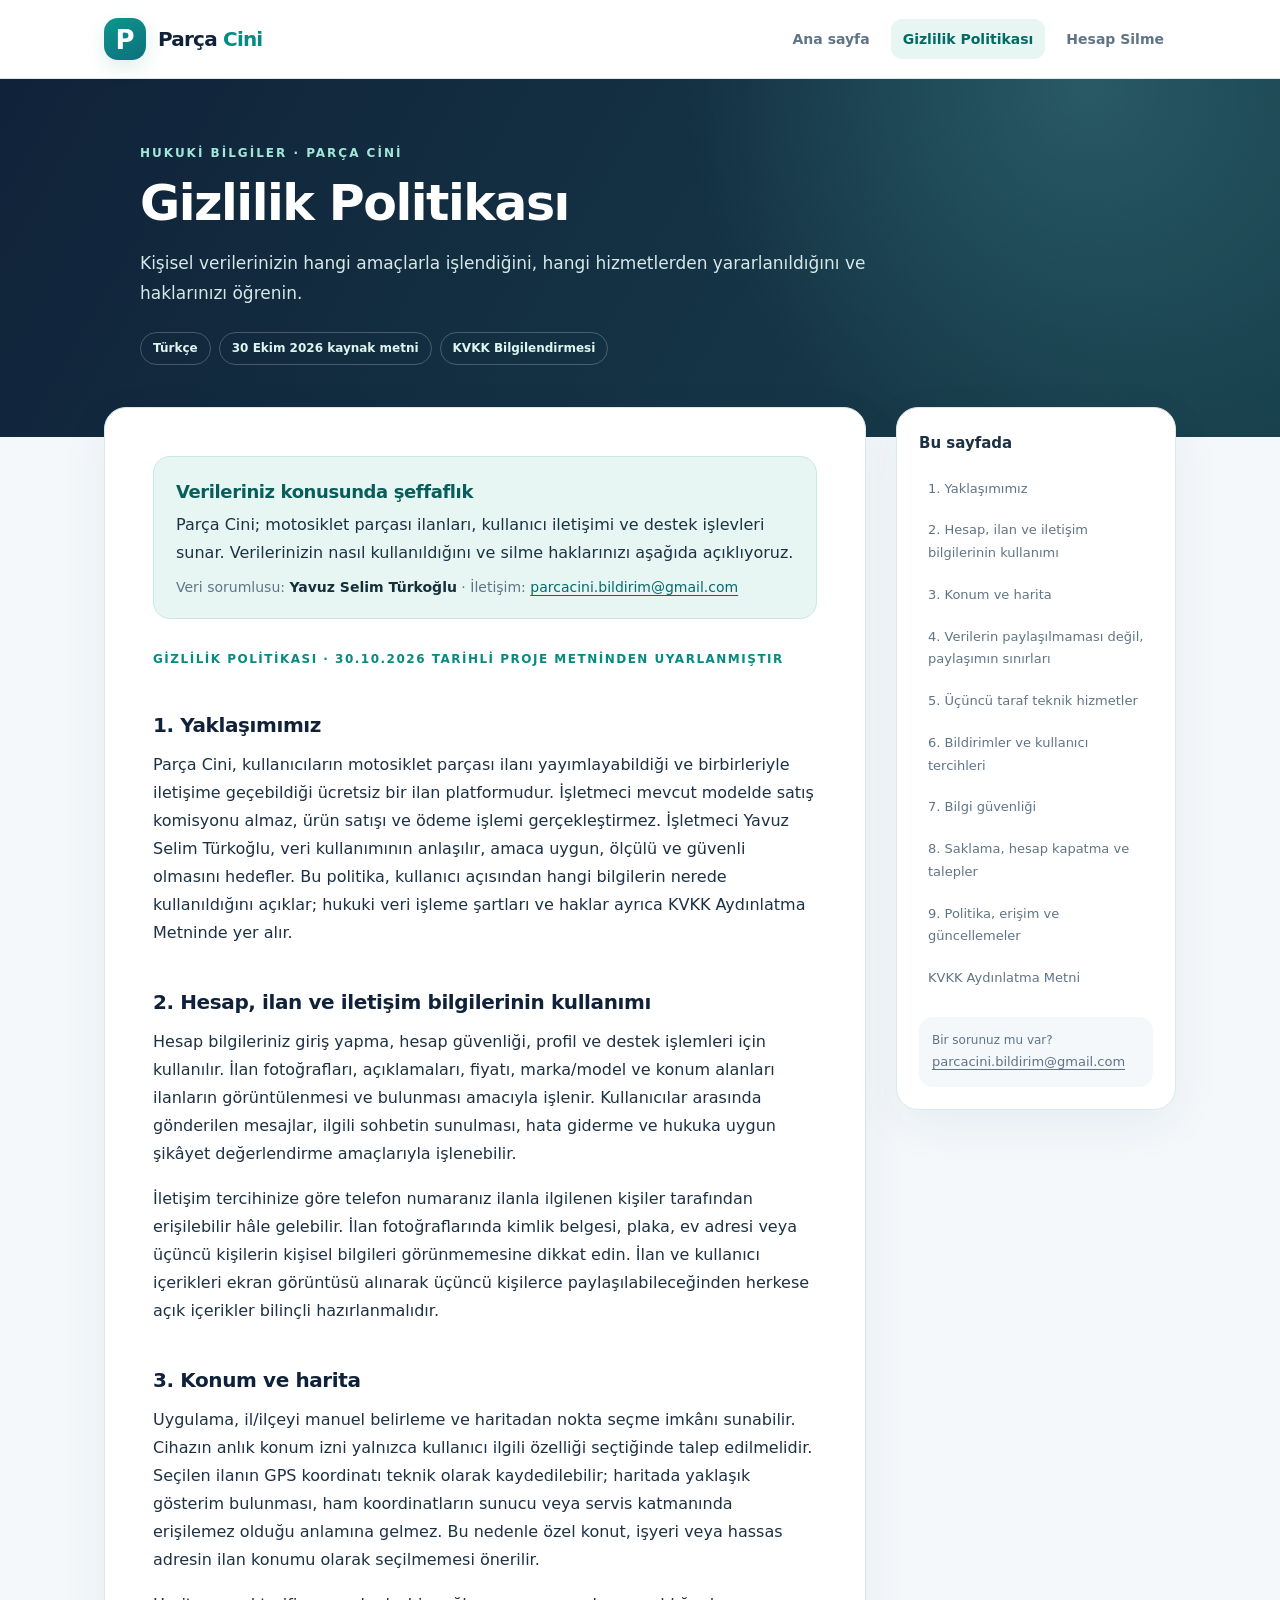
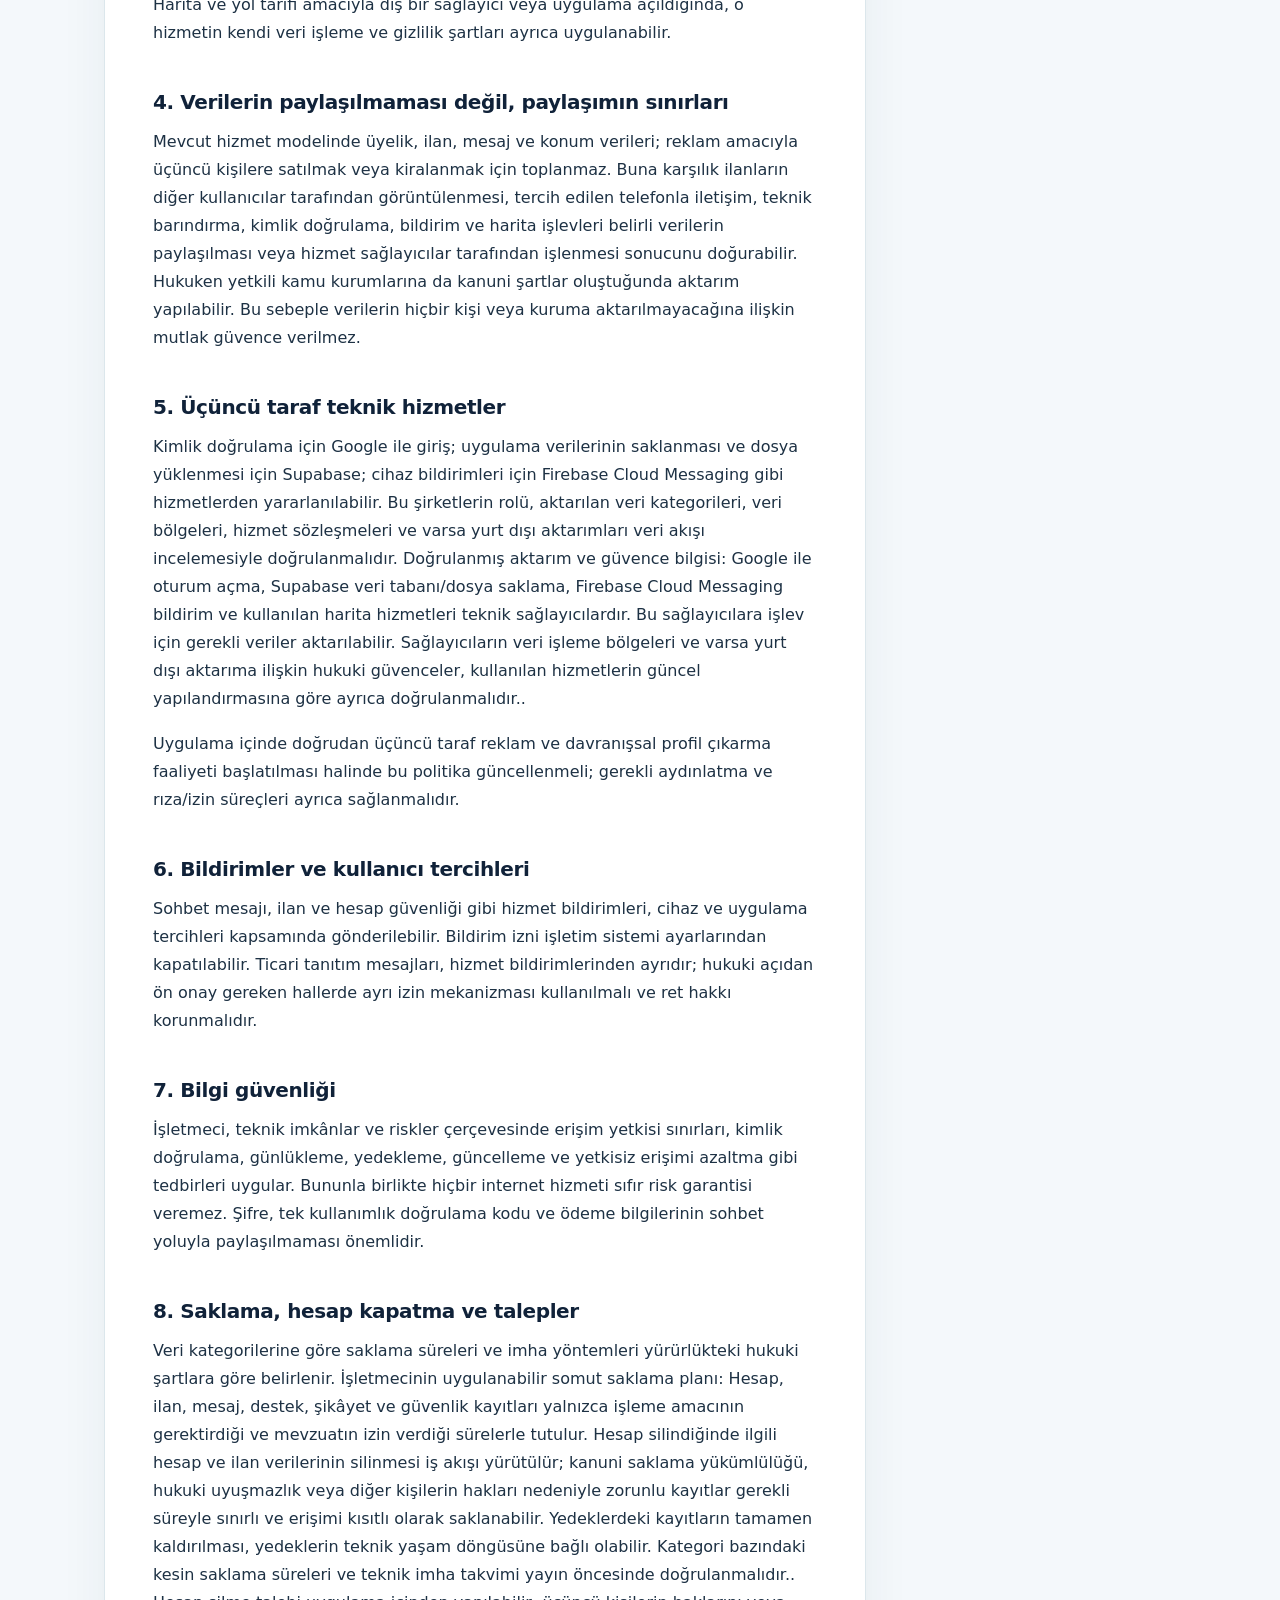
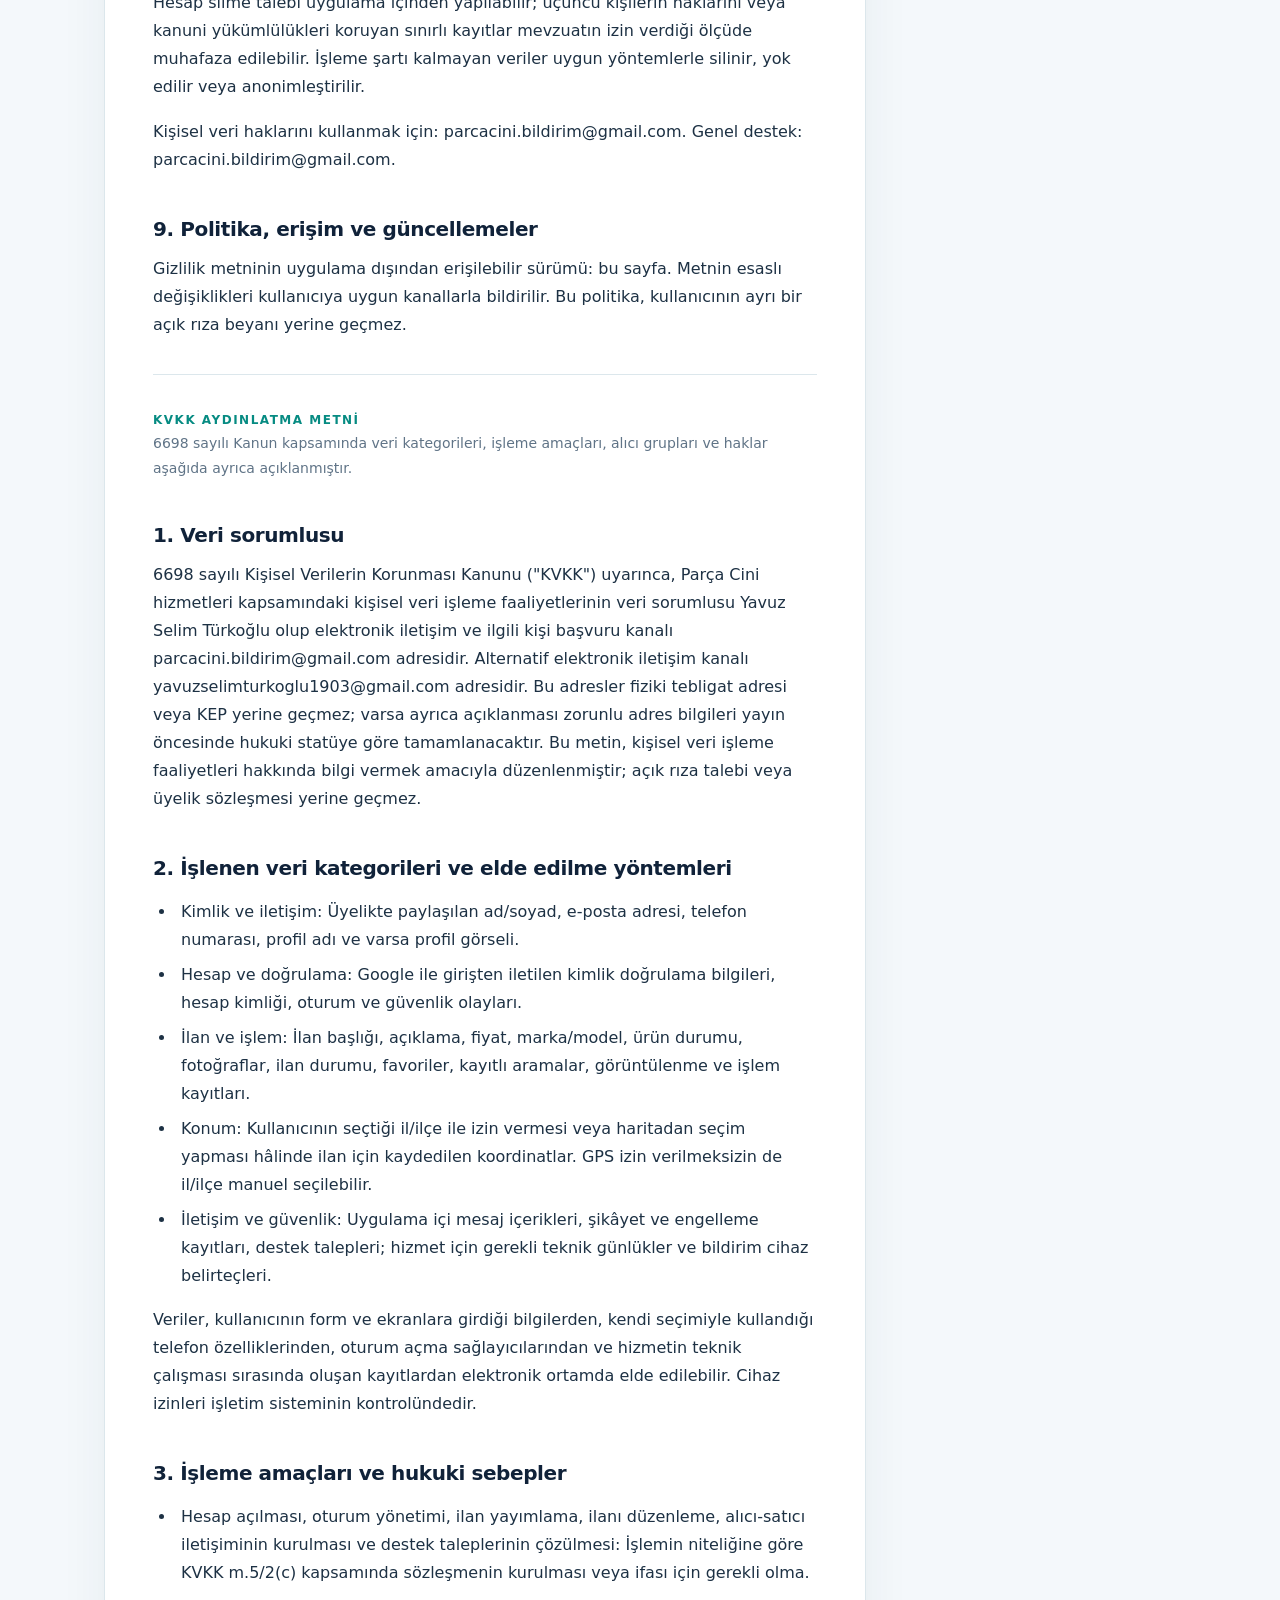
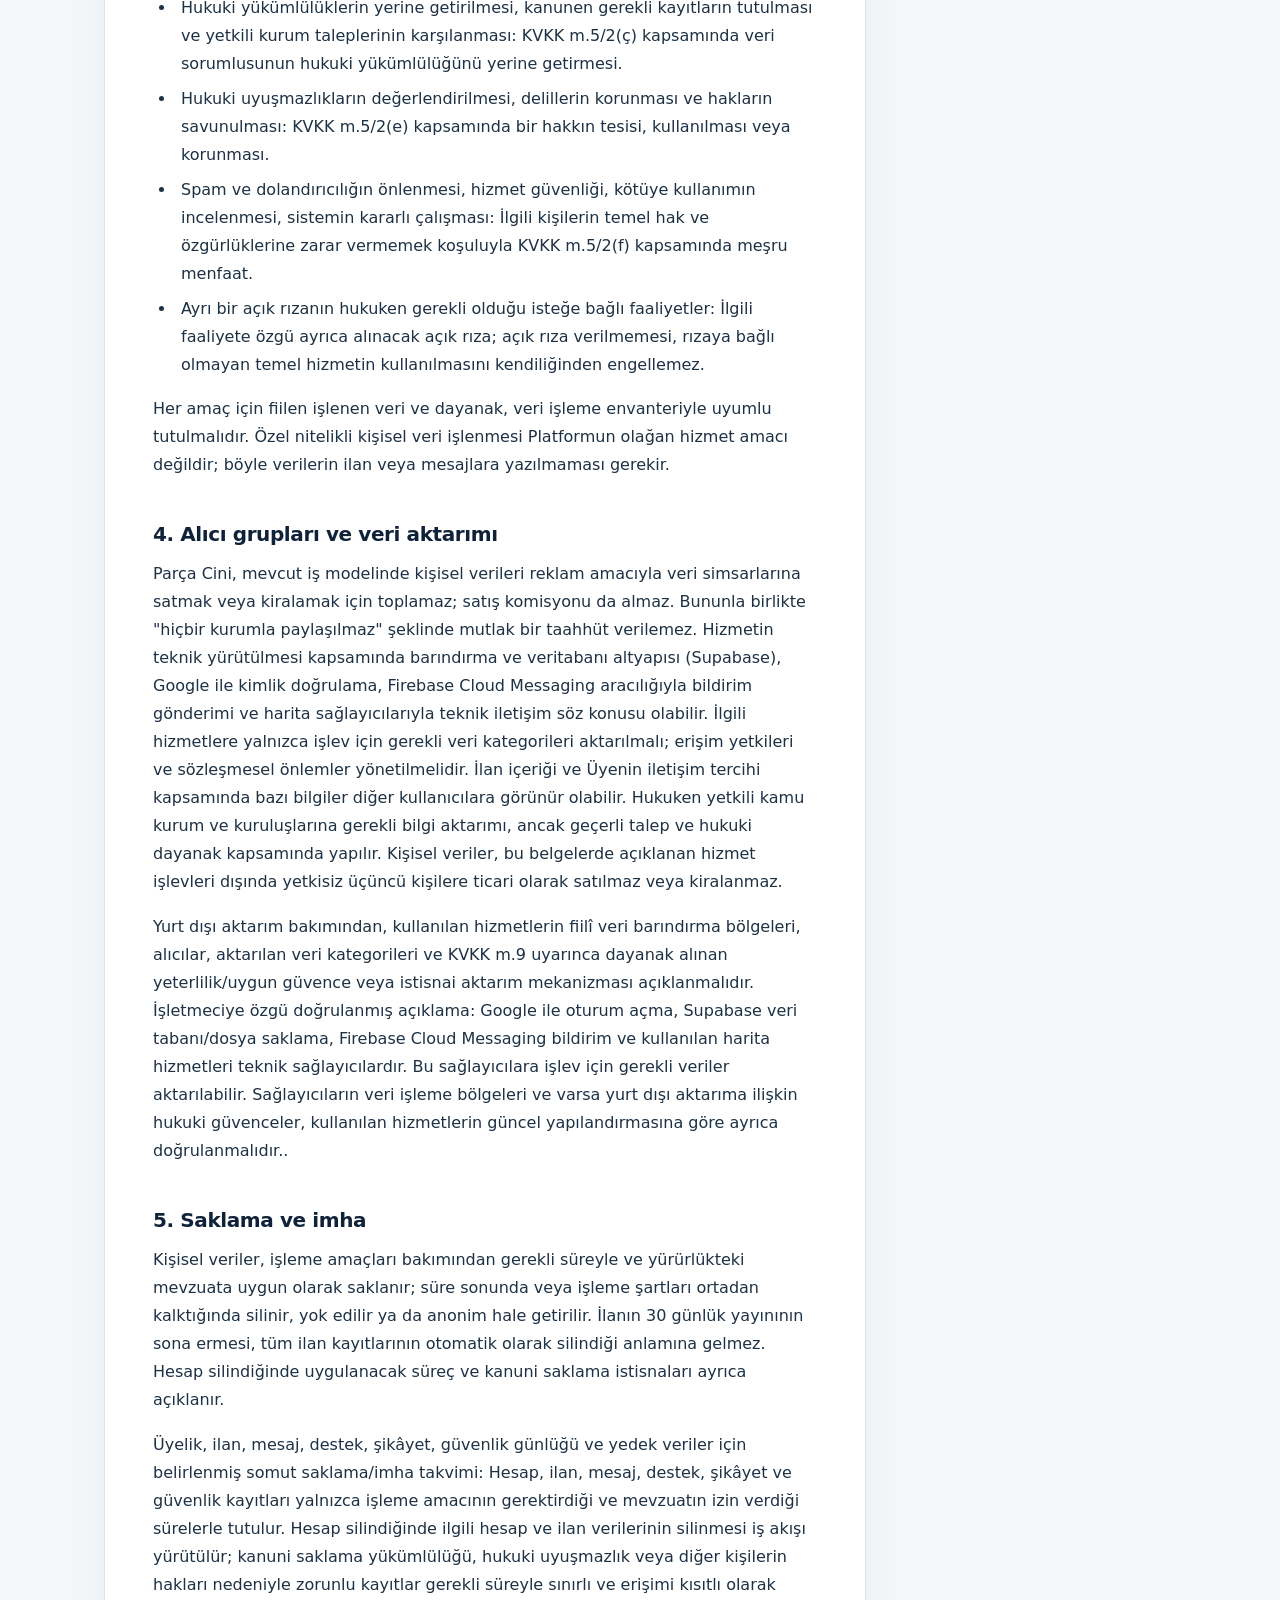
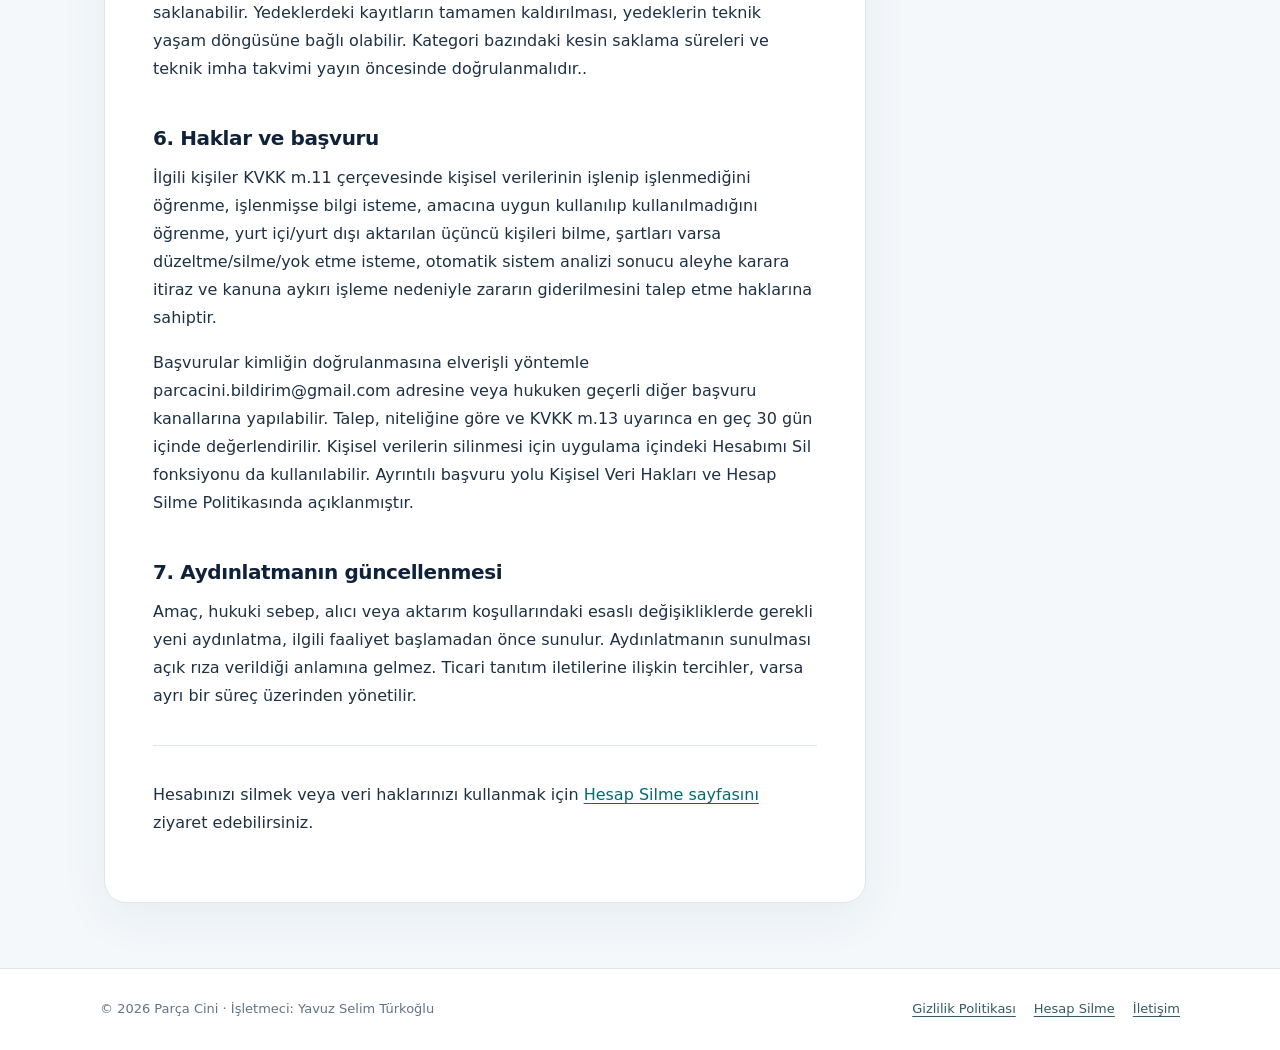
==== gizlilik-politikasi.html @ ebee7e7e "Add files via upload" ====
<!DOCTYPE html>
<html lang="tr"><head><meta charset="UTF-8"/><meta name="viewport" content="width=device-width, initial-scale=1"/><meta name="theme-color" content="#102239"/><meta name="description" content="Parça Cini Gizlilik Politikası ve KVKK Aydınlatma Metni."/><title>Gizlilik Politikası | Parça Cini</title><link rel="stylesheet" href="style.css"/></head>
<body><header class="header"><div class="header-inner"><a class="brand" href="index.html" aria-label="Parça Cini ana sayfa"><span class="brand-badge" aria-hidden="true">P</span><span class="brand-text">Parça <span>Cini</span></span></a><nav class="nav" aria-label="Ana menü"><a href="index.html" >Ana sayfa</a><a href="gizlilik-politikasi.html" aria-current="page">Gizlilik Politikası</a><a href="hesap-silme.html" >Hesap Silme</a></nav></div></header><section class="hero"><div class="hero-inner"><div class="eyebrow">Hukuki bilgiler · Parça Cini</div><h1>Gizlilik Politikası</h1><p>Kişisel verilerinizin hangi amaçlarla işlendiğini, hangi hizmetlerden yararlanıldığını ve haklarınızı öğrenin.</p><div class="meta"><span class="pill">Türkçe</span><span class="pill">30 Ekim 2026 kaynak metni</span><span class="pill">KVKK Bilgilendirmesi</span></div></div></section><main class="layout "><article class="paper content"><div class="callout"><h2>Verileriniz konusunda şeffaflık</h2><p>Parça Cini; motosiklet parçası ilanları, kullanıcı iletişimi ve destek işlevleri sunar. Verilerinizin nasıl kullanıldığını ve silme haklarınızı aşağıda açıklıyoruz.</p><p class="small">Veri sorumlusu: <strong>Yavuz Selim Türkoğlu</strong> · İletişim: <a href="mailto:parcacini.bildirim@gmail.com">parcacini.bildirim@gmail.com</a></p></div><div class="section-label">Gizlilik Politikası · 30.10.2026 tarihli proje metninden uyarlanmıştır</div><h2 id="gizlilik-1">1. Yaklaşımımız</h2>
<p>Parça Cini, kullanıcıların motosiklet parçası ilanı yayımlayabildiği ve birbirleriyle iletişime geçebildiği ücretsiz bir ilan platformudur. İşletmeci mevcut modelde satış komisyonu almaz, ürün satışı ve ödeme işlemi gerçekleştirmez. İşletmeci Yavuz Selim Türkoğlu, veri kullanımının anlaşılır, amaca uygun, ölçülü ve güvenli olmasını hedefler. Bu politika, kullanıcı açısından hangi bilgilerin nerede kullanıldığını açıklar; hukuki veri işleme şartları ve haklar ayrıca KVKK Aydınlatma Metninde yer alır.</p>
<h2 id="gizlilik-2">2. Hesap, ilan ve iletişim bilgilerinin kullanımı</h2>
<p>Hesap bilgileriniz giriş yapma, hesap güvenliği, profil ve destek işlemleri için kullanılır. İlan fotoğrafları, açıklamaları, fiyatı, marka/model ve konum alanları ilanların görüntülenmesi ve bulunması amacıyla işlenir. Kullanıcılar arasında gönderilen mesajlar, ilgili sohbetin sunulması, hata giderme ve hukuka uygun şikâyet değerlendirme amaçlarıyla işlenebilir.</p>
<p>İletişim tercihinize göre telefon numaranız ilanla ilgilenen kişiler tarafından erişilebilir hâle gelebilir. İlan fotoğraflarında kimlik belgesi, plaka, ev adresi veya üçüncü kişilerin kişisel bilgileri görünmemesine dikkat edin. İlan ve kullanıcı içerikleri ekran görüntüsü alınarak üçüncü kişilerce paylaşılabileceğinden herkese açık içerikler bilinçli hazırlanmalıdır.</p>
<h2 id="gizlilik-3">3. Konum ve harita</h2>
<p>Uygulama, il/ilçeyi manuel belirleme ve haritadan nokta seçme imkânı sunabilir. Cihazın anlık konum izni yalnızca kullanıcı ilgili özelliği seçtiğinde talep edilmelidir. Seçilen ilanın GPS koordinatı teknik olarak kaydedilebilir; haritada yaklaşık gösterim bulunması, ham koordinatların sunucu veya servis katmanında erişilemez olduğu anlamına gelmez. Bu nedenle özel konut, işyeri veya hassas adresin ilan konumu olarak seçilmemesi önerilir.</p>
<p>Harita ve yol tarifi amacıyla dış bir sağlayıcı veya uygulama açıldığında, o hizmetin kendi veri işleme ve gizlilik şartları ayrıca uygulanabilir.</p>
<h2 id="gizlilik-4">4. Verilerin paylaşılmaması değil, paylaşımın sınırları</h2>
<p>Mevcut hizmet modelinde üyelik, ilan, mesaj ve konum verileri; reklam amacıyla üçüncü kişilere satılmak veya kiralanmak için toplanmaz. Buna karşılık ilanların diğer kullanıcılar tarafından görüntülenmesi, tercih edilen telefonla iletişim, teknik barındırma, kimlik doğrulama, bildirim ve harita işlevleri belirli verilerin paylaşılması veya hizmet sağlayıcılar tarafından işlenmesi sonucunu doğurabilir. Hukuken yetkili kamu kurumlarına da kanuni şartlar oluştuğunda aktarım yapılabilir. Bu sebeple verilerin hiçbir kişi veya kuruma aktarılmayacağına ilişkin mutlak güvence verilmez.</p>
<h2 id="gizlilik-5">5. Üçüncü taraf teknik hizmetler</h2>
<p>Kimlik doğrulama için Google ile giriş; uygulama verilerinin saklanması ve dosya yüklenmesi için Supabase; cihaz bildirimleri için Firebase Cloud Messaging gibi hizmetlerden yararlanılabilir. Bu şirketlerin rolü, aktarılan veri kategorileri, veri bölgeleri, hizmet sözleşmeleri ve varsa yurt dışı aktarımları veri akışı incelemesiyle doğrulanmalıdır. Doğrulanmış aktarım ve güvence bilgisi: Google ile oturum açma, Supabase veri tabanı/dosya saklama, Firebase Cloud Messaging bildirim ve kullanılan harita hizmetleri teknik sağlayıcılardır. Bu sağlayıcılara işlev için gerekli veriler aktarılabilir. Sağlayıcıların veri işleme bölgeleri ve varsa yurt dışı aktarıma ilişkin hukuki güvenceler, kullanılan hizmetlerin güncel yapılandırmasına göre ayrıca doğrulanmalıdır..</p>
<p>Uygulama içinde doğrudan üçüncü taraf reklam ve davranışsal profil çıkarma faaliyeti başlatılması halinde bu politika güncellenmeli; gerekli aydınlatma ve rıza/izin süreçleri ayrıca sağlanmalıdır.</p>
<h2 id="gizlilik-6">6. Bildirimler ve kullanıcı tercihleri</h2>
<p>Sohbet mesajı, ilan ve hesap güvenliği gibi hizmet bildirimleri, cihaz ve uygulama tercihleri kapsamında gönderilebilir. Bildirim izni işletim sistemi ayarlarından kapatılabilir. Ticari tanıtım mesajları, hizmet bildirimlerinden ayrıdır; hukuki açıdan ön onay gereken hallerde ayrı izin mekanizması kullanılmalı ve ret hakkı korunmalıdır.</p>
<h2 id="gizlilik-7">7. Bilgi güvenliği</h2>
<p>İşletmeci, teknik imkânlar ve riskler çerçevesinde erişim yetkisi sınırları, kimlik doğrulama, günlükleme, yedekleme, güncelleme ve yetkisiz erişimi azaltma gibi tedbirleri uygular. Bununla birlikte hiçbir internet hizmeti sıfır risk garantisi veremez. Şifre, tek kullanımlık doğrulama kodu ve ödeme bilgilerinin sohbet yoluyla paylaşılmaması önemlidir.</p>
<h2 id="gizlilik-8">8. Saklama, hesap kapatma ve talepler</h2>
<p>Veri kategorilerine göre saklama süreleri ve imha yöntemleri yürürlükteki hukuki şartlara göre belirlenir. İşletmecinin uygulanabilir somut saklama planı: Hesap, ilan, mesaj, destek, şikâyet ve güvenlik kayıtları yalnızca işleme amacının gerektirdiği ve mevzuatın izin verdiği sürelerle tutulur. Hesap silindiğinde ilgili hesap ve ilan verilerinin silinmesi iş akışı yürütülür; kanuni saklama yükümlülüğü, hukuki uyuşmazlık veya diğer kişilerin hakları nedeniyle zorunlu kayıtlar gerekli süreyle sınırlı ve erişimi kısıtlı olarak saklanabilir. Yedeklerdeki kayıtların tamamen kaldırılması, yedeklerin teknik yaşam döngüsüne bağlı olabilir. Kategori bazındaki kesin saklama süreleri ve teknik imha takvimi yayın öncesinde doğrulanmalıdır.. Hesap silme talebi uygulama içinden yapılabilir; üçüncü kişilerin haklarını veya kanuni yükümlülükleri koruyan sınırlı kayıtlar mevzuatın izin verdiği ölçüde muhafaza edilebilir. İşleme şartı kalmayan veriler uygun yöntemlerle silinir, yok edilir veya anonimleştirilir.</p>
<p>Kişisel veri haklarını kullanmak için: parcacini.bildirim@gmail.com. Genel destek: parcacini.bildirim@gmail.com.</p>
<h2 id="gizlilik-9">9. Politika, erişim ve güncellemeler</h2>
<p>Gizlilik metninin uygulama dışından erişilebilir sürümü: bu sayfa. Metnin esaslı değişiklikleri kullanıcıya uygun kanallarla bildirilir. Bu politika, kullanıcının ayrı bir açık rıza beyanı yerine geçmez.</p>
<hr class="line"/><div class="section-label" id="kvkk-metin">KVKK Aydınlatma Metni</div><p class="small">6698 sayılı Kanun kapsamında veri kategorileri, işleme amaçları, alıcı grupları ve haklar aşağıda ayrıca açıklanmıştır.</p><h2 id="kvkk-1">1. Veri sorumlusu</h2>
<p>6698 sayılı Kişisel Verilerin Korunması Kanunu ("KVKK") uyarınca, Parça Cini hizmetleri kapsamındaki kişisel veri işleme faaliyetlerinin veri sorumlusu Yavuz Selim Türkoğlu olup elektronik iletişim ve ilgili kişi başvuru kanalı parcacini.bildirim@gmail.com adresidir. Alternatif elektronik iletişim kanalı yavuzselimturkoglu1903@gmail.com adresidir. Bu adresler fiziki tebligat adresi veya KEP yerine geçmez; varsa ayrıca açıklanması zorunlu adres bilgileri yayın öncesinde hukuki statüye göre tamamlanacaktır. Bu metin, kişisel veri işleme faaliyetleri hakkında bilgi vermek amacıyla düzenlenmiştir; açık rıza talebi veya üyelik sözleşmesi yerine geçmez.</p>
<h2 id="kvkk-2">2. İşlenen veri kategorileri ve elde edilme yöntemleri</h2>
<ul>
<li>Kimlik ve iletişim: Üyelikte paylaşılan ad/soyad, e-posta adresi, telefon numarası, profil adı ve varsa profil görseli.</li>
<li>Hesap ve doğrulama: Google ile girişten iletilen kimlik doğrulama bilgileri, hesap kimliği, oturum ve güvenlik olayları.</li>
<li>İlan ve işlem: İlan başlığı, açıklama, fiyat, marka/model, ürün durumu, fotoğraflar, ilan durumu, favoriler, kayıtlı aramalar, görüntülenme ve işlem kayıtları.</li>
<li>Konum: Kullanıcının seçtiği il/ilçe ile izin vermesi veya haritadan seçim yapması hâlinde ilan için kaydedilen koordinatlar. GPS izin verilmeksizin de il/ilçe manuel seçilebilir.</li>
<li>İletişim ve güvenlik: Uygulama içi mesaj içerikleri, şikâyet ve engelleme kayıtları, destek talepleri; hizmet için gerekli teknik günlükler ve bildirim cihaz belirteçleri.</li>
</ul>
<p>Veriler, kullanıcının form ve ekranlara girdiği bilgilerden, kendi seçimiyle kullandığı telefon özelliklerinden, oturum açma sağlayıcılarından ve hizmetin teknik çalışması sırasında oluşan kayıtlardan elektronik ortamda elde edilebilir. Cihaz izinleri işletim sisteminin kontrolündedir.</p>
<h2 id="kvkk-3">3. İşleme amaçları ve hukuki sebepler</h2>
<ul>
<li>Hesap açılması, oturum yönetimi, ilan yayımlama, ilanı düzenleme, alıcı-satıcı iletişiminin kurulması ve destek taleplerinin çözülmesi: İşlemin niteliğine göre KVKK m.5/2(c) kapsamında sözleşmenin kurulması veya ifası için gerekli olma.</li>
<li>Hukuki yükümlülüklerin yerine getirilmesi, kanunen gerekli kayıtların tutulması ve yetkili kurum taleplerinin karşılanması: KVKK m.5/2(ç) kapsamında veri sorumlusunun hukuki yükümlülüğünü yerine getirmesi.</li>
<li>Hukuki uyuşmazlıkların değerlendirilmesi, delillerin korunması ve hakların savunulması: KVKK m.5/2(e) kapsamında bir hakkın tesisi, kullanılması veya korunması.</li>
<li>Spam ve dolandırıcılığın önlenmesi, hizmet güvenliği, kötüye kullanımın incelenmesi, sistemin kararlı çalışması: İlgili kişilerin temel hak ve özgürlüklerine zarar vermemek koşuluyla KVKK m.5/2(f) kapsamında meşru menfaat.</li>
<li>Ayrı bir açık rızanın hukuken gerekli olduğu isteğe bağlı faaliyetler: İlgili faaliyete özgü ayrıca alınacak açık rıza; açık rıza verilmemesi, rızaya bağlı olmayan temel hizmetin kullanılmasını kendiliğinden engellemez.</li>
</ul>
<p>Her amaç için fiilen işlenen veri ve dayanak, veri işleme envanteriyle uyumlu tutulmalıdır. Özel nitelikli kişisel veri işlenmesi Platformun olağan hizmet amacı değildir; böyle verilerin ilan veya mesajlara yazılmaması gerekir.</p>
<h2 id="kvkk-4">4. Alıcı grupları ve veri aktarımı</h2>
<p>Parça Cini, mevcut iş modelinde kişisel verileri reklam amacıyla veri simsarlarına satmak veya kiralamak için toplamaz; satış komisyonu da almaz. Bununla birlikte "hiçbir kurumla paylaşılmaz" şeklinde mutlak bir taahhüt verilemez. Hizmetin teknik yürütülmesi kapsamında barındırma ve veritabanı altyapısı (Supabase), Google ile kimlik doğrulama, Firebase Cloud Messaging aracılığıyla bildirim gönderimi ve harita sağlayıcılarıyla teknik iletişim söz konusu olabilir. İlgili hizmetlere yalnızca işlev için gerekli veri kategorileri aktarılmalı; erişim yetkileri ve sözleşmesel önlemler yönetilmelidir. İlan içeriği ve Üyenin iletişim tercihi kapsamında bazı bilgiler diğer kullanıcılara görünür olabilir. Hukuken yetkili kamu kurum ve kuruluşlarına gerekli bilgi aktarımı, ancak geçerli talep ve hukuki dayanak kapsamında yapılır. Kişisel veriler, bu belgelerde açıklanan hizmet işlevleri dışında yetkisiz üçüncü kişilere ticari olarak satılmaz veya kiralanmaz.</p>
<p>Yurt dışı aktarım bakımından, kullanılan hizmetlerin fiilî veri barındırma bölgeleri, alıcılar, aktarılan veri kategorileri ve KVKK m.9 uyarınca dayanak alınan yeterlilik/uygun güvence veya istisnai aktarım mekanizması açıklanmalıdır. İşletmeciye özgü doğrulanmış açıklama: Google ile oturum açma, Supabase veri tabanı/dosya saklama, Firebase Cloud Messaging bildirim ve kullanılan harita hizmetleri teknik sağlayıcılardır. Bu sağlayıcılara işlev için gerekli veriler aktarılabilir. Sağlayıcıların veri işleme bölgeleri ve varsa yurt dışı aktarıma ilişkin hukuki güvenceler, kullanılan hizmetlerin güncel yapılandırmasına göre ayrıca doğrulanmalıdır..</p>
<h2 id="kvkk-5">5. Saklama ve imha</h2>
<p>Kişisel veriler, işleme amaçları bakımından gerekli süreyle ve yürürlükteki mevzuata uygun olarak saklanır; süre sonunda veya işleme şartları ortadan kalktığında silinir, yok edilir ya da anonim hale getirilir. İlanın 30 günlük yayınının sona ermesi, tüm ilan kayıtlarının otomatik olarak silindiği anlamına gelmez. Hesap silindiğinde uygulanacak süreç ve kanuni saklama istisnaları ayrıca açıklanır.</p>
<p>Üyelik, ilan, mesaj, destek, şikâyet, güvenlik günlüğü ve yedek veriler için belirlenmiş somut saklama/imha takvimi: Hesap, ilan, mesaj, destek, şikâyet ve güvenlik kayıtları yalnızca işleme amacının gerektirdiği ve mevzuatın izin verdiği sürelerle tutulur. Hesap silindiğinde ilgili hesap ve ilan verilerinin silinmesi iş akışı yürütülür; kanuni saklama yükümlülüğü, hukuki uyuşmazlık veya diğer kişilerin hakları nedeniyle zorunlu kayıtlar gerekli süreyle sınırlı ve erişimi kısıtlı olarak saklanabilir. Yedeklerdeki kayıtların tamamen kaldırılması, yedeklerin teknik yaşam döngüsüne bağlı olabilir. Kategori bazındaki kesin saklama süreleri ve teknik imha takvimi yayın öncesinde doğrulanmalıdır..</p>
<h2 id="kvkk-6">6. Haklar ve başvuru</h2>
<p>İlgili kişiler KVKK m.11 çerçevesinde kişisel verilerinin işlenip işlenmediğini öğrenme, işlenmişse bilgi isteme, amacına uygun kullanılıp kullanılmadığını öğrenme, yurt içi/yurt dışı aktarılan üçüncü kişileri bilme, şartları varsa düzeltme/silme/yok etme isteme, otomatik sistem analizi sonucu aleyhe karara itiraz ve kanuna aykırı işleme nedeniyle zararın giderilmesini talep etme haklarına sahiptir.</p>
<p>Başvurular kimliğin doğrulanmasına elverişli yöntemle parcacini.bildirim@gmail.com adresine veya hukuken geçerli diğer başvuru kanallarına yapılabilir. Talep, niteliğine göre ve KVKK m.13 uyarınca en geç 30 gün içinde değerlendirilir. Kişisel verilerin silinmesi için uygulama içindeki Hesabımı Sil fonksiyonu da kullanılabilir. Ayrıntılı başvuru yolu Kişisel Veri Hakları ve Hesap Silme Politikasında açıklanmıştır.</p>
<h2 id="kvkk-7">7. Aydınlatmanın güncellenmesi</h2>
<p>Amaç, hukuki sebep, alıcı veya aktarım koşullarındaki esaslı değişikliklerde gerekli yeni aydınlatma, ilgili faaliyet başlamadan önce sunulur. Aydınlatmanın sunulması açık rıza verildiği anlamına gelmez. Ticari tanıtım iletilerine ilişkin tercihler, varsa ayrı bir süreç üzerinden yönetilir.</p>
<hr class="line"/><p>Hesabınızı silmek veya veri haklarınızı kullanmak için <a href="hesap-silme.html">Hesap Silme sayfasını</a> ziyaret edebilirsiniz.</p></article><aside class="side" aria-label="Sayfa içeriği"><h2>Bu sayfada</h2><ul><li><a href="#gizlilik-1">1. Yaklaşımımız</a></li><li><a href="#gizlilik-2">2. Hesap, ilan ve iletişim bilgilerinin kullanımı</a></li><li><a href="#gizlilik-3">3. Konum ve harita</a></li><li><a href="#gizlilik-4">4. Verilerin paylaşılmaması değil, paylaşımın sınırları</a></li><li><a href="#gizlilik-5">5. Üçüncü taraf teknik hizmetler</a></li><li><a href="#gizlilik-6">6. Bildirimler ve kullanıcı tercihleri</a></li><li><a href="#gizlilik-7">7. Bilgi güvenliği</a></li><li><a href="#gizlilik-8">8. Saklama, hesap kapatma ve talepler</a></li><li><a href="#gizlilik-9">9. Politika, erişim ve güncellemeler</a></li><li><a href="#kvkk-metin">KVKK Aydınlatma Metni</a></li></ul><div class="help">Bir sorunuz mu var?<br/><a href="mailto:parcacini.bildirim@gmail.com">parcacini.bildirim@gmail.com</a></div></aside></main><footer class="footer"><div class="footer-inner"><p>© 2026 Parça Cini · İşletmeci: Yavuz Selim Türkoğlu</p><div class="footer-links"><a href="gizlilik-politikasi.html">Gizlilik Politikası</a><a href="hesap-silme.html">Hesap Silme</a><a href="mailto:parcacini.bildirim@gmail.com">İletişim</a></div></div></footer></body></html>
---- style.css ----
:root{color-scheme:light;--navy:#102239;--navy2:#18334a;--teal:#068b82;--teall:#e7f6f2;--paper:#fff;--bg:#f4f8fb;--ink:#1d3144;--muted:#607487;--line:#dce7ec;--shadow:0 14px 50px rgba(20,48,73,.06)}
*{box-sizing:border-box}html{scroll-behavior:smooth}body{margin:0;background:var(--bg);font-family:system-ui,-apple-system,BlinkMacSystemFont,"Segoe UI",Arial,sans-serif;color:var(--ink);line-height:1.75;-webkit-font-smoothing:antialiased}
a{color:#036b70;text-decoration-thickness:1px;text-underline-offset:3px}a:hover{color:#0b9287}a:focus-visible,button:focus-visible{outline:3px solid #ec9f32;outline-offset:3px}
.header{background:#fff;border-bottom:1px solid var(--line)}.header-inner{max-width:1120px;min-height:78px;margin:auto;padding:15px 24px;display:flex;align-items:center;justify-content:space-between;gap:20px}.brand{display:flex;align-items:center;gap:12px;text-decoration:none;color:var(--navy)}.brand:hover{color:var(--navy)}.brand-badge{display:grid;place-items:center;background:linear-gradient(150deg,#0c978b,#0e6f7e);height:42px;width:42px;border-radius:14px;color:white;font-size:26px;font-weight:900;box-shadow:0 7px 19px #0a8a7c23}.brand-text{font-size:20px;font-weight:850;letter-spacing:-.8px}.brand-text span{color:var(--teal)}.nav{display:flex;gap:9px;flex-wrap:wrap}.nav a{display:inline-block;padding:8px 12px;text-decoration:none;border-radius:11px;font-size:14px;font-weight:650;color:var(--muted)}.nav a[aria-current=page]{background:var(--teall);color:#026b65}.nav a:hover{background:#eef5f7;color:var(--navy)}
.hero{background:radial-gradient(circle at 85% 2%,#285a65 0,transparent 35%),linear-gradient(120deg,#102239,#18404d);color:white;padding:64px 24px 72px}.hero-inner{max-width:1000px;margin:auto}.eyebrow{font-size:12px;letter-spacing:2px;text-transform:uppercase;color:#a2e7d7;font-weight:800}.hero h1{font-size:clamp(32px,5vw,49px);line-height:1.16;max-width:850px;margin:12px 0 16px;letter-spacing:-1.5px}.hero p{color:#d5e9e8;max-width:760px;font-size:17px;margin:0}.meta{display:flex;gap:8px;flex-wrap:wrap;margin-top:24px}.pill{border:1px solid #ffffff3a;border-radius:999px;color:#ddf6f0;padding:5px 12px;font-size:12px;font-weight:650}
.layout{display:grid;grid-template-columns:minmax(0,1fr) 280px;gap:30px;max-width:1120px;margin:-30px auto 65px;padding:0 24px;align-items:start}.single{max-width:1000px;grid-template-columns:minmax(0,1fr)}.paper,.side,.tile{background:var(--paper);border:1px solid var(--line);box-shadow:var(--shadow);border-radius:22px}.paper{padding:clamp(22px,4vw,48px)}.content h2{font-size:20px;line-height:1.35;letter-spacing:-.4px;color:var(--navy);margin:38px 0 12px;padding-top:4px}.content h2:first-child{margin-top:0}.content p{margin:0 0 17px}.content ul,.content ol{padding-left:23px}.content li{padding-left:5px;margin-bottom:7px}.content strong{color:#152f3b}.side{padding:22px;position:sticky;top:20px}.side h2{font-size:15px;margin:0 0 14px}.side ul{list-style:none;margin:0 0 20px;padding:0}.side li+li{margin-top:5px}.side a{display:block;padding:7px 9px;border-radius:9px;text-decoration:none;font-size:13px;color:var(--muted)}.side a:hover{background:#edf6f5;color:var(--navy)}.side .help{background:#f4f8fa;border-radius:14px;padding:13px;font-size:12px;color:var(--muted)}.side .help a{display:inline;padding:0;overflow-wrap:anywhere;text-decoration:underline}
.callout{padding:19px 22px;background:var(--teall);border:1px solid #c8e9e1;border-radius:17px;margin:0 0 30px}.callout h2{font-size:18px;margin:0 0 6px;color:#075e5b}.callout p:last-child{margin:0}.callout p{margin-bottom:8px}.button{display:inline-flex;justify-content:center;align-items:center;gap:10px;text-decoration:none;background:var(--teal);color:white;border-radius:13px;padding:15px 20px;font-weight:750;box-shadow:0 6px 22px rgba(9,134,124,.2)}.button:hover{background:#06766f;color:white}.button.secondary{background:white;color:var(--navy);border:1px solid #bedfd9;box-shadow:none}.button.secondary:hover{background:#f0f7f5}.actions{display:flex;gap:12px;flex-wrap:wrap;margin:20px 0}.note{background:#fffaf1;border:1px solid #f1dfb6;padding:15px 18px;border-radius:14px;color:#665127;font-size:14px}.small{color:var(--muted);font-size:14px}.line{border:0;border-top:1px solid var(--line);margin:35px 0}.section-label{color:var(--teal);font-weight:800;text-transform:uppercase;font-size:12px;letter-spacing:1.5px}.footer{border-top:1px solid var(--line);background:white;padding:29px 24px;color:var(--muted);font-size:13px}.footer-inner{max-width:1080px;display:flex;justify-content:space-between;gap:20px;flex-wrap:wrap;margin:auto}.footer p{margin:0}.footer-links{display:flex;gap:18px;flex-wrap:wrap}.footer a{color:#335b67}.tiles{display:grid;grid-template-columns:repeat(2,minmax(0,1fr));gap:18px}.tile{padding:28px;text-decoration:none;color:var(--ink)}.tile:hover{transform:translateY(-2px);border-color:#9bd6ce;color:var(--ink)}.tile h2{font-size:21px;margin:8px 0}.tile p{color:var(--muted);margin:0}.tile .arrow{font-weight:900;color:var(--teal)}
@media(max-width:850px){.layout{grid-template-columns:1fr}.side{position:static;order:-1}.side ul{display:none}.header-inner{align-items:flex-start;flex-wrap:wrap}.hero{padding:50px 24px 60px}}@media(max-width:550px){.header-inner{padding:15px 18px}.header{min-height:unset}.brand-text{font-size:19px}.nav{width:100%}.nav a{padding:7px 10px;font-size:13px}.hero{padding:42px 20px 60px}.layout{padding:0 14px;gap:17px}.paper{border-radius:18px}.side{border-radius:18px}.tiles{grid-template-columns:1fr}.hero h1{letter-spacing:-.9px;font-size:34px}.actions .button{width:100%}}
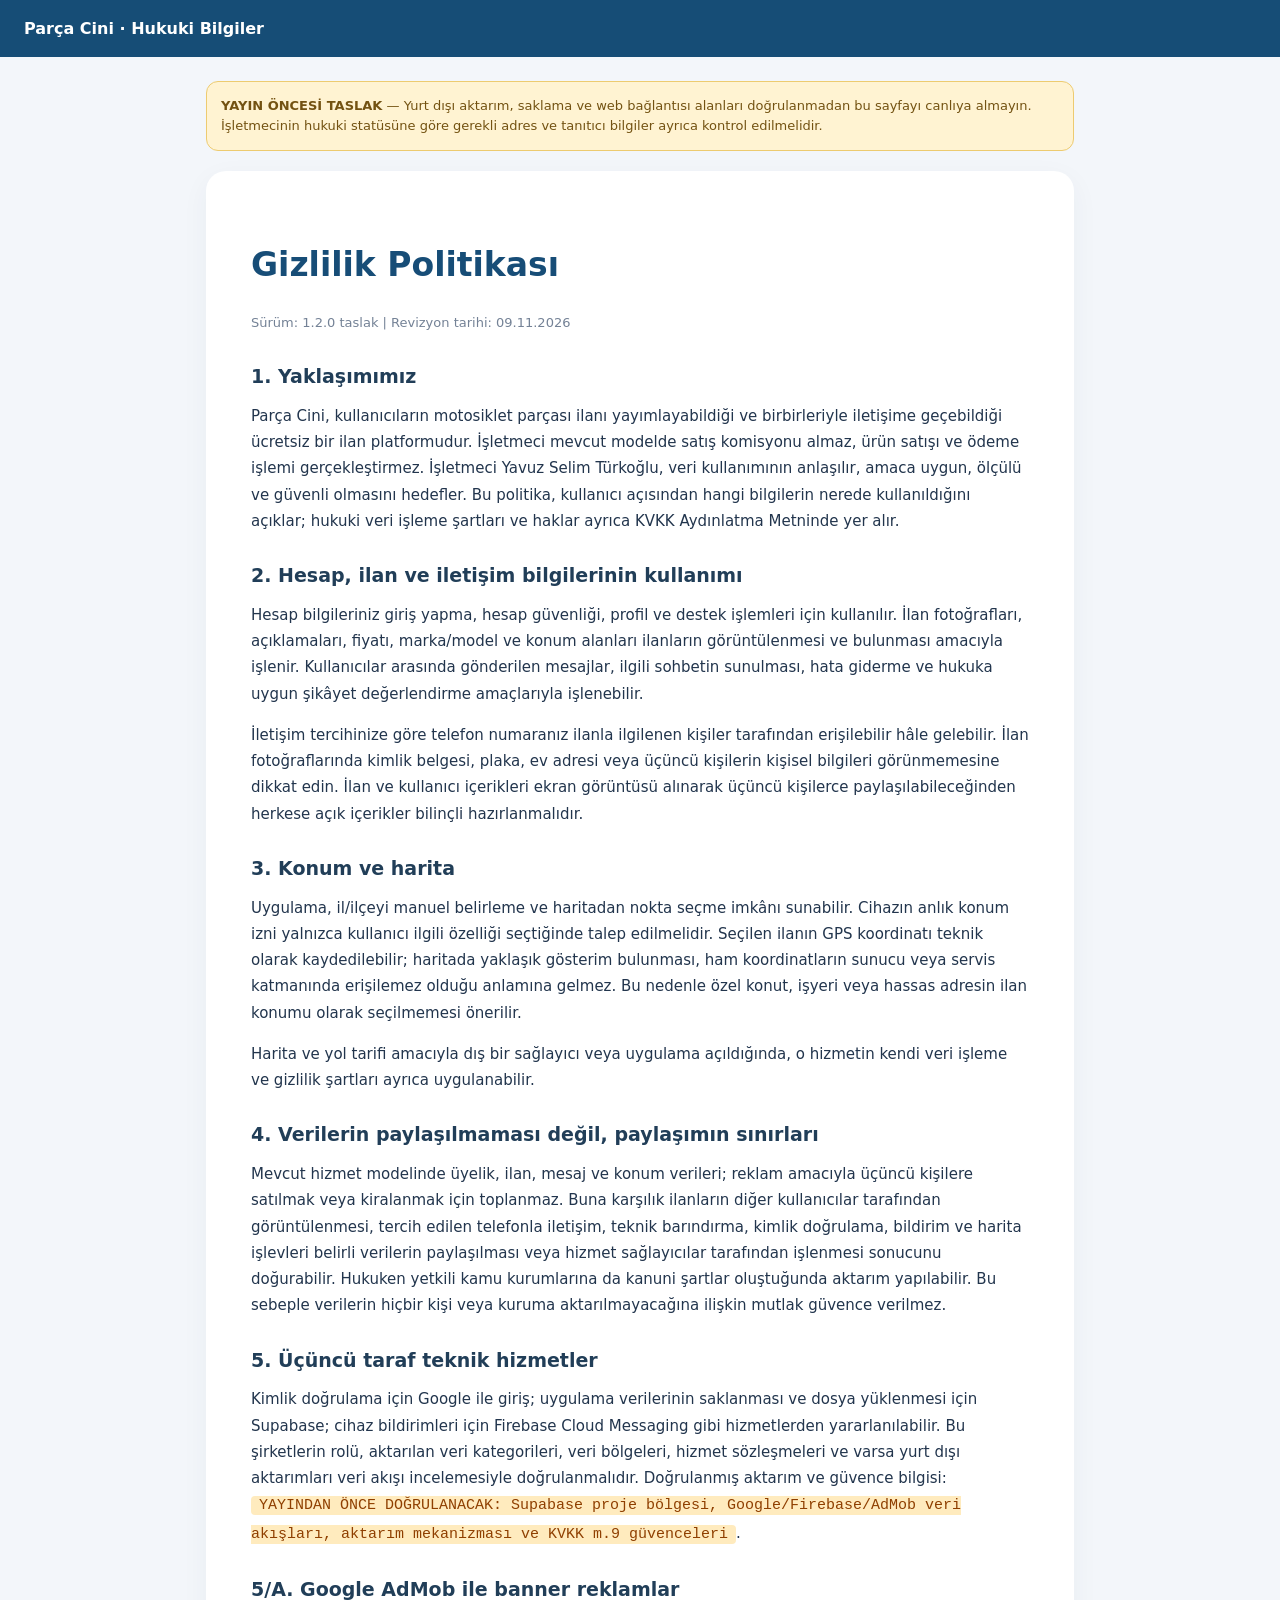
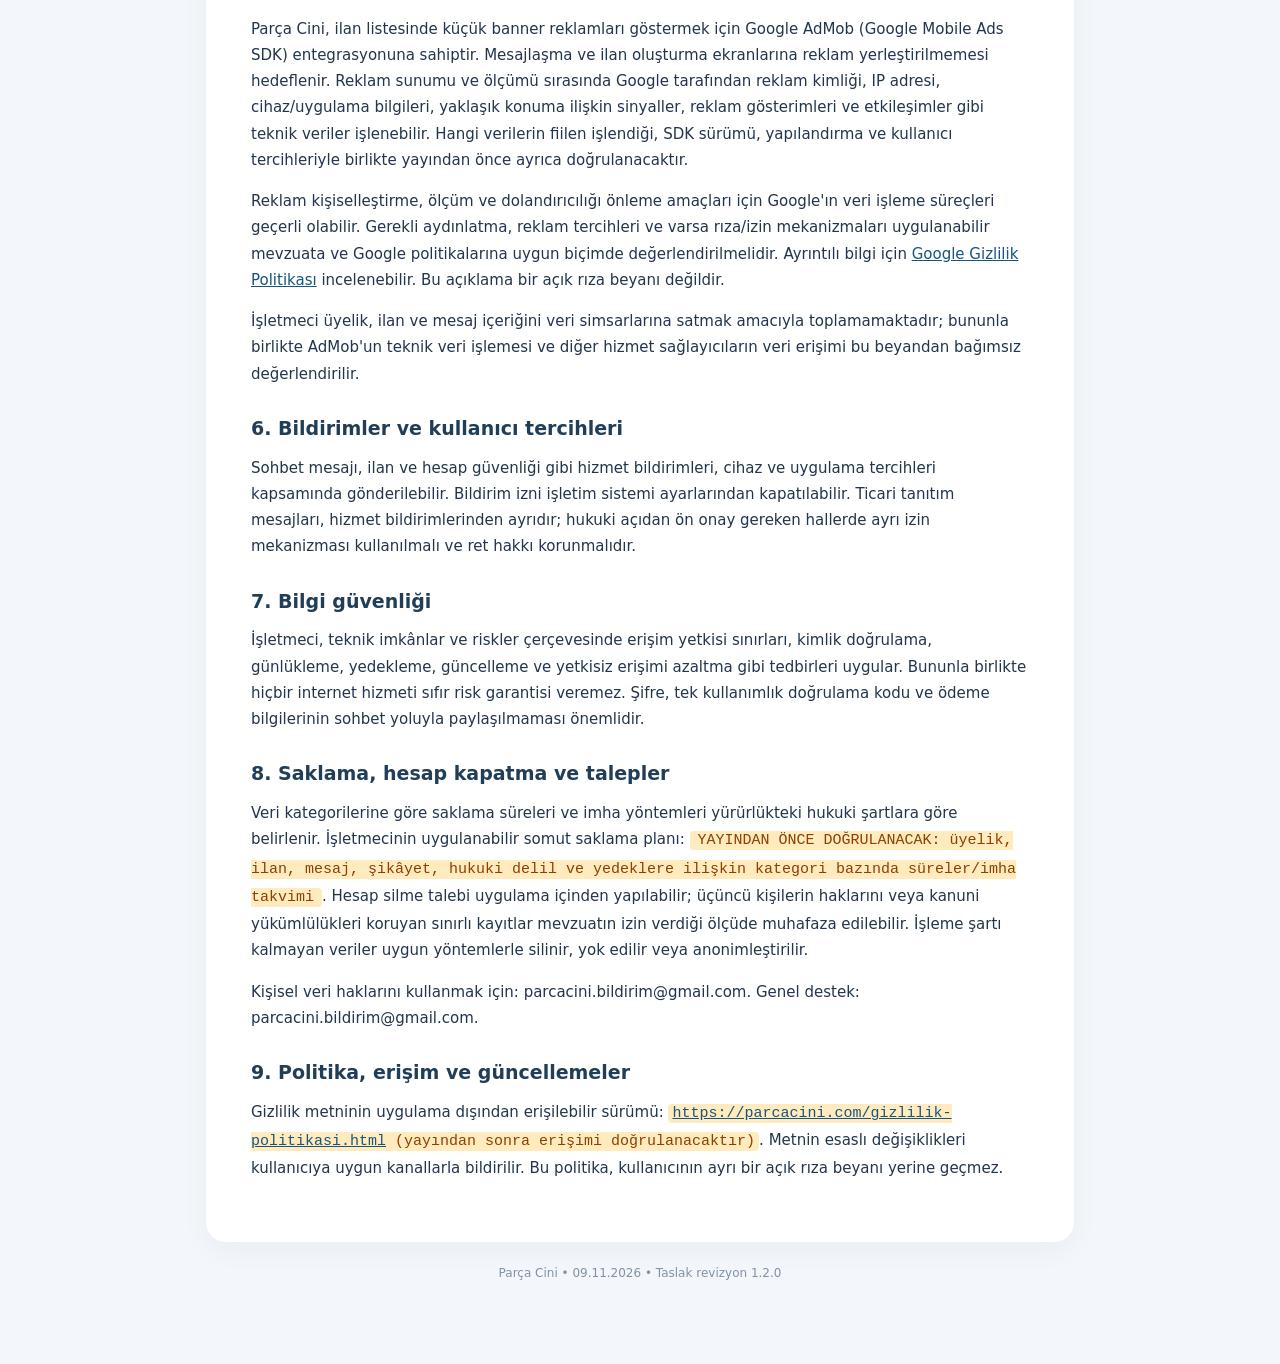
==== commit ba306eb7: "Draft legal pages update for AdMob integration" ====
--- a/gizlilik-politikasi.html
+++ b/gizlilik-politikasi.html
@@ -1,56 +1,38 @@
-<!DOCTYPE html>
-<html lang="tr"><head><meta charset="UTF-8"/><meta name="viewport" content="width=device-width, initial-scale=1"/><meta name="theme-color" content="#102239"/><meta name="description" content="Parça Cini Gizlilik Politikası ve KVKK Aydınlatma Metni."/><title>Gizlilik Politikası | Parça Cini</title><link rel="stylesheet" href="style.css"/></head>
-<body><header class="header"><div class="header-inner"><a class="brand" href="index.html" aria-label="Parça Cini ana sayfa"><span class="brand-badge" aria-hidden="true">P</span><span class="brand-text">Parça <span>Cini</span></span></a><nav class="nav" aria-label="Ana menü"><a href="index.html" >Ana sayfa</a><a href="gizlilik-politikasi.html" aria-current="page">Gizlilik Politikası</a><a href="hesap-silme.html" >Hesap Silme</a></nav></div></header><section class="hero"><div class="hero-inner"><div class="eyebrow">Hukuki bilgiler · Parça Cini</div><h1>Gizlilik Politikası</h1><p>Kişisel verilerinizin hangi amaçlarla işlendiğini, hangi hizmetlerden yararlanıldığını ve haklarınızı öğrenin.</p><div class="meta"><span class="pill">Türkçe</span><span class="pill">30 Ekim 2026 kaynak metni</span><span class="pill">KVKK Bilgilendirmesi</span></div></div></section><main class="layout "><article class="paper content"><div class="callout"><h2>Verileriniz konusunda şeffaflık</h2><p>Parça Cini; motosiklet parçası ilanları, kullanıcı iletişimi ve destek işlevleri sunar. Verilerinizin nasıl kullanıldığını ve silme haklarınızı aşağıda açıklıyoruz.</p><p class="small">Veri sorumlusu: <strong>Yavuz Selim Türkoğlu</strong> · İletişim: <a href="mailto:parcacini.bildirim@gmail.com">parcacini.bildirim@gmail.com</a></p></div><div class="section-label">Gizlilik Politikası · 30.10.2026 tarihli proje metninden uyarlanmıştır</div><h2 id="gizlilik-1">1. Yaklaşımımız</h2>
+<!doctype html><html lang="tr"><head><meta charset="utf-8"><meta name="viewport" content="width=device-width,initial-scale=1"><meta name="robots" content="noindex,nofollow"><title>Gizlilik Politikası | Parça Cini</title><style>
+:root{font-family:system-ui,-apple-system,'Segoe UI',Roboto,sans-serif;color:#22354d;background:#f3f6fa}
+*{box-sizing:border-box}body{margin:0}a{color:#17557e}nav{background:#164d76;color:#fff;padding:19px 24px;font-weight:750}
+nav a{color:#fff;text-decoration:none}.container{max-width:900px;margin:24px auto;padding:0 16px 50px}
+article{background:white;padding:clamp(20px,4vw,45px);border-radius:20px;box-shadow:0 8px 28px #213e5b0c}
+h1{font-size:clamp(23px,3vw,33px);color:#174d77;line-height:1.25}h2{font-size:19px;margin-top:30px;color:#213e58}
+p,li{font-size:15px;line-height:1.75}li{margin-bottom:8px}ul{padding-left:23px}.meta{color:#748296;font-size:13px}
+.alert{background:#fff3d2;border:1px solid #edcb70;border-radius:12px;padding:14px;margin-bottom:20px;font-size:13px;color:#735212;line-height:1.55}
+.field{color:#8f3f00;background:#ffebbe;border-radius:4px;padding:1px 4px;font-family:ui-monospace,monospace;overflow-wrap:anywhere}
+.action{display:inline-block;background:#155e91;color:#fff;text-decoration:none;padding:13px 17px;border-radius:9px;margin:6px 0}
+footer{padding:24px 0;color:#8191a4;text-align:center;font-size:12px}.cards{display:grid;grid-template-columns:repeat(auto-fit,minmax(230px,1fr));gap:12px}.card{background:#fff;padding:20px;border-radius:12px;text-decoration:none;font-weight:700;color:#245778;box-shadow:0 5px 14px #142f470d}
+</style></head><body><nav><a href="index.html">Parça Cini · Hukuki Bilgiler</a></nav><main class="container"><div class="alert"><strong>YAYIN ÖNCESİ TASLAK</strong> — Yurt dışı aktarım, saklama ve web bağlantısı alanları doğrulanmadan bu sayfayı canlıya almayın. İşletmecinin hukuki statüsüne göre gerekli adres ve tanıtıcı bilgiler ayrıca kontrol edilmelidir.</div><article><h1>Gizlilik Politikası</h1>
+<p class="meta">Sürüm: 1.2.0 taslak | Revizyon tarihi: 09.11.2026</p>
+<h2>1. Yaklaşımımız</h2>
 <p>Parça Cini, kullanıcıların motosiklet parçası ilanı yayımlayabildiği ve birbirleriyle iletişime geçebildiği ücretsiz bir ilan platformudur. İşletmeci mevcut modelde satış komisyonu almaz, ürün satışı ve ödeme işlemi gerçekleştirmez. İşletmeci Yavuz Selim Türkoğlu, veri kullanımının anlaşılır, amaca uygun, ölçülü ve güvenli olmasını hedefler. Bu politika, kullanıcı açısından hangi bilgilerin nerede kullanıldığını açıklar; hukuki veri işleme şartları ve haklar ayrıca KVKK Aydınlatma Metninde yer alır.</p>
-<h2 id="gizlilik-2">2. Hesap, ilan ve iletişim bilgilerinin kullanımı</h2>
+<h2>2. Hesap, ilan ve iletişim bilgilerinin kullanımı</h2>
 <p>Hesap bilgileriniz giriş yapma, hesap güvenliği, profil ve destek işlemleri için kullanılır. İlan fotoğrafları, açıklamaları, fiyatı, marka/model ve konum alanları ilanların görüntülenmesi ve bulunması amacıyla işlenir. Kullanıcılar arasında gönderilen mesajlar, ilgili sohbetin sunulması, hata giderme ve hukuka uygun şikâyet değerlendirme amaçlarıyla işlenebilir.</p>
 <p>İletişim tercihinize göre telefon numaranız ilanla ilgilenen kişiler tarafından erişilebilir hâle gelebilir. İlan fotoğraflarında kimlik belgesi, plaka, ev adresi veya üçüncü kişilerin kişisel bilgileri görünmemesine dikkat edin. İlan ve kullanıcı içerikleri ekran görüntüsü alınarak üçüncü kişilerce paylaşılabileceğinden herkese açık içerikler bilinçli hazırlanmalıdır.</p>
-<h2 id="gizlilik-3">3. Konum ve harita</h2>
+<h2>3. Konum ve harita</h2>
 <p>Uygulama, il/ilçeyi manuel belirleme ve haritadan nokta seçme imkânı sunabilir. Cihazın anlık konum izni yalnızca kullanıcı ilgili özelliği seçtiğinde talep edilmelidir. Seçilen ilanın GPS koordinatı teknik olarak kaydedilebilir; haritada yaklaşık gösterim bulunması, ham koordinatların sunucu veya servis katmanında erişilemez olduğu anlamına gelmez. Bu nedenle özel konut, işyeri veya hassas adresin ilan konumu olarak seçilmemesi önerilir.</p>
 <p>Harita ve yol tarifi amacıyla dış bir sağlayıcı veya uygulama açıldığında, o hizmetin kendi veri işleme ve gizlilik şartları ayrıca uygulanabilir.</p>
-<h2 id="gizlilik-4">4. Verilerin paylaşılmaması değil, paylaşımın sınırları</h2>
+<h2>4. Verilerin paylaşılmaması değil, paylaşımın sınırları</h2>
 <p>Mevcut hizmet modelinde üyelik, ilan, mesaj ve konum verileri; reklam amacıyla üçüncü kişilere satılmak veya kiralanmak için toplanmaz. Buna karşılık ilanların diğer kullanıcılar tarafından görüntülenmesi, tercih edilen telefonla iletişim, teknik barındırma, kimlik doğrulama, bildirim ve harita işlevleri belirli verilerin paylaşılması veya hizmet sağlayıcılar tarafından işlenmesi sonucunu doğurabilir. Hukuken yetkili kamu kurumlarına da kanuni şartlar oluştuğunda aktarım yapılabilir. Bu sebeple verilerin hiçbir kişi veya kuruma aktarılmayacağına ilişkin mutlak güvence verilmez.</p>
-<h2 id="gizlilik-5">5. Üçüncü taraf teknik hizmetler</h2>
-<p>Kimlik doğrulama için Google ile giriş; uygulama verilerinin saklanması ve dosya yüklenmesi için Supabase; cihaz bildirimleri için Firebase Cloud Messaging gibi hizmetlerden yararlanılabilir. Bu şirketlerin rolü, aktarılan veri kategorileri, veri bölgeleri, hizmet sözleşmeleri ve varsa yurt dışı aktarımları veri akışı incelemesiyle doğrulanmalıdır. Doğrulanmış aktarım ve güvence bilgisi: Google ile oturum açma, Supabase veri tabanı/dosya saklama, Firebase Cloud Messaging bildirim ve kullanılan harita hizmetleri teknik sağlayıcılardır. Bu sağlayıcılara işlev için gerekli veriler aktarılabilir. Sağlayıcıların veri işleme bölgeleri ve varsa yurt dışı aktarıma ilişkin hukuki güvenceler, kullanılan hizmetlerin güncel yapılandırmasına göre ayrıca doğrulanmalıdır..</p>
-<p>Uygulama içinde doğrudan üçüncü taraf reklam ve davranışsal profil çıkarma faaliyeti başlatılması halinde bu politika güncellenmeli; gerekli aydınlatma ve rıza/izin süreçleri ayrıca sağlanmalıdır.</p>
-<h2 id="gizlilik-6">6. Bildirimler ve kullanıcı tercihleri</h2>
+<h2>5. Üçüncü taraf teknik hizmetler</h2>
+<p>Kimlik doğrulama için Google ile giriş; uygulama verilerinin saklanması ve dosya yüklenmesi için Supabase; cihaz bildirimleri için Firebase Cloud Messaging gibi hizmetlerden yararlanılabilir. Bu şirketlerin rolü, aktarılan veri kategorileri, veri bölgeleri, hizmet sözleşmeleri ve varsa yurt dışı aktarımları veri akışı incelemesiyle doğrulanmalıdır. Doğrulanmış aktarım ve güvence bilgisi: <span class="field"><span class="field">YAYINDAN ÖNCE DOĞRULANACAK: Supabase proje bölgesi, Google/Firebase/AdMob veri akışları, aktarım mekanizması ve KVKK m.9 güvenceleri</span></span>.</p>
+<h2>5/A. Google AdMob ile banner reklamlar</h2>
+<p>Parça Cini, ilan listesinde küçük banner reklamları göstermek için Google AdMob (Google Mobile Ads SDK) entegrasyonuna sahiptir. Mesajlaşma ve ilan oluşturma ekranlarına reklam yerleştirilmemesi hedeflenir. Reklam sunumu ve ölçümü sırasında Google tarafından reklam kimliği, IP adresi, cihaz/uygulama bilgileri, yaklaşık konuma ilişkin sinyaller, reklam gösterimleri ve etkileşimler gibi teknik veriler işlenebilir. Hangi verilerin fiilen işlendiği, SDK sürümü, yapılandırma ve kullanıcı tercihleriyle birlikte yayından önce ayrıca doğrulanacaktır.</p>
+<p>Reklam kişiselleştirme, ölçüm ve dolandırıcılığı önleme amaçları için Google'ın veri işleme süreçleri geçerli olabilir. Gerekli aydınlatma, reklam tercihleri ve varsa rıza/izin mekanizmaları uygulanabilir mevzuata ve Google politikalarına uygun biçimde değerlendirilmelidir. Ayrıntılı bilgi için <a href="https://policies.google.com/privacy" rel="noopener noreferrer">Google Gizlilik Politikası</a> incelenebilir. Bu açıklama bir açık rıza beyanı değildir.</p>
+<p>İşletmeci üyelik, ilan ve mesaj içeriğini veri simsarlarına satmak amacıyla toplamamaktadır; bununla birlikte AdMob'un teknik veri işlemesi ve diğer hizmet sağlayıcıların veri erişimi bu beyandan bağımsız değerlendirilir.</p>
+<h2>6. Bildirimler ve kullanıcı tercihleri</h2>
 <p>Sohbet mesajı, ilan ve hesap güvenliği gibi hizmet bildirimleri, cihaz ve uygulama tercihleri kapsamında gönderilebilir. Bildirim izni işletim sistemi ayarlarından kapatılabilir. Ticari tanıtım mesajları, hizmet bildirimlerinden ayrıdır; hukuki açıdan ön onay gereken hallerde ayrı izin mekanizması kullanılmalı ve ret hakkı korunmalıdır.</p>
-<h2 id="gizlilik-7">7. Bilgi güvenliği</h2>
+<h2>7. Bilgi güvenliği</h2>
 <p>İşletmeci, teknik imkânlar ve riskler çerçevesinde erişim yetkisi sınırları, kimlik doğrulama, günlükleme, yedekleme, güncelleme ve yetkisiz erişimi azaltma gibi tedbirleri uygular. Bununla birlikte hiçbir internet hizmeti sıfır risk garantisi veremez. Şifre, tek kullanımlık doğrulama kodu ve ödeme bilgilerinin sohbet yoluyla paylaşılmaması önemlidir.</p>
-<h2 id="gizlilik-8">8. Saklama, hesap kapatma ve talepler</h2>
-<p>Veri kategorilerine göre saklama süreleri ve imha yöntemleri yürürlükteki hukuki şartlara göre belirlenir. İşletmecinin uygulanabilir somut saklama planı: Hesap, ilan, mesaj, destek, şikâyet ve güvenlik kayıtları yalnızca işleme amacının gerektirdiği ve mevzuatın izin verdiği sürelerle tutulur. Hesap silindiğinde ilgili hesap ve ilan verilerinin silinmesi iş akışı yürütülür; kanuni saklama yükümlülüğü, hukuki uyuşmazlık veya diğer kişilerin hakları nedeniyle zorunlu kayıtlar gerekli süreyle sınırlı ve erişimi kısıtlı olarak saklanabilir. Yedeklerdeki kayıtların tamamen kaldırılması, yedeklerin teknik yaşam döngüsüne bağlı olabilir. Kategori bazındaki kesin saklama süreleri ve teknik imha takvimi yayın öncesinde doğrulanmalıdır.. Hesap silme talebi uygulama içinden yapılabilir; üçüncü kişilerin haklarını veya kanuni yükümlülükleri koruyan sınırlı kayıtlar mevzuatın izin verdiği ölçüde muhafaza edilebilir. İşleme şartı kalmayan veriler uygun yöntemlerle silinir, yok edilir veya anonimleştirilir.</p>
+<h2>8. Saklama, hesap kapatma ve talepler</h2>
+<p>Veri kategorilerine göre saklama süreleri ve imha yöntemleri yürürlükteki hukuki şartlara göre belirlenir. İşletmecinin uygulanabilir somut saklama planı: <span class="field"><span class="field">YAYINDAN ÖNCE DOĞRULANACAK: üyelik, ilan, mesaj, şikâyet, hukuki delil ve yedeklere ilişkin kategori bazında süreler/imha takvimi</span></span>. Hesap silme talebi uygulama içinden yapılabilir; üçüncü kişilerin haklarını veya kanuni yükümlülükleri koruyan sınırlı kayıtlar mevzuatın izin verdiği ölçüde muhafaza edilebilir. İşleme şartı kalmayan veriler uygun yöntemlerle silinir, yok edilir veya anonimleştirilir.</p>
 <p>Kişisel veri haklarını kullanmak için: parcacini.bildirim@gmail.com. Genel destek: parcacini.bildirim@gmail.com.</p>
-<h2 id="gizlilik-9">9. Politika, erişim ve güncellemeler</h2>
-<p>Gizlilik metninin uygulama dışından erişilebilir sürümü: bu sayfa. Metnin esaslı değişiklikleri kullanıcıya uygun kanallarla bildirilir. Bu politika, kullanıcının ayrı bir açık rıza beyanı yerine geçmez.</p>
-<hr class="line"/><div class="section-label" id="kvkk-metin">KVKK Aydınlatma Metni</div><p class="small">6698 sayılı Kanun kapsamında veri kategorileri, işleme amaçları, alıcı grupları ve haklar aşağıda ayrıca açıklanmıştır.</p><h2 id="kvkk-1">1. Veri sorumlusu</h2>
-<p>6698 sayılı Kişisel Verilerin Korunması Kanunu ("KVKK") uyarınca, Parça Cini hizmetleri kapsamındaki kişisel veri işleme faaliyetlerinin veri sorumlusu Yavuz Selim Türkoğlu olup elektronik iletişim ve ilgili kişi başvuru kanalı parcacini.bildirim@gmail.com adresidir. Alternatif elektronik iletişim kanalı yavuzselimturkoglu1903@gmail.com adresidir. Bu adresler fiziki tebligat adresi veya KEP yerine geçmez; varsa ayrıca açıklanması zorunlu adres bilgileri yayın öncesinde hukuki statüye göre tamamlanacaktır. Bu metin, kişisel veri işleme faaliyetleri hakkında bilgi vermek amacıyla düzenlenmiştir; açık rıza talebi veya üyelik sözleşmesi yerine geçmez.</p>
-<h2 id="kvkk-2">2. İşlenen veri kategorileri ve elde edilme yöntemleri</h2>
-<ul>
-<li>Kimlik ve iletişim: Üyelikte paylaşılan ad/soyad, e-posta adresi, telefon numarası, profil adı ve varsa profil görseli.</li>
-<li>Hesap ve doğrulama: Google ile girişten iletilen kimlik doğrulama bilgileri, hesap kimliği, oturum ve güvenlik olayları.</li>
-<li>İlan ve işlem: İlan başlığı, açıklama, fiyat, marka/model, ürün durumu, fotoğraflar, ilan durumu, favoriler, kayıtlı aramalar, görüntülenme ve işlem kayıtları.</li>
-<li>Konum: Kullanıcının seçtiği il/ilçe ile izin vermesi veya haritadan seçim yapması hâlinde ilan için kaydedilen koordinatlar. GPS izin verilmeksizin de il/ilçe manuel seçilebilir.</li>
-<li>İletişim ve güvenlik: Uygulama içi mesaj içerikleri, şikâyet ve engelleme kayıtları, destek talepleri; hizmet için gerekli teknik günlükler ve bildirim cihaz belirteçleri.</li>
-</ul>
-<p>Veriler, kullanıcının form ve ekranlara girdiği bilgilerden, kendi seçimiyle kullandığı telefon özelliklerinden, oturum açma sağlayıcılarından ve hizmetin teknik çalışması sırasında oluşan kayıtlardan elektronik ortamda elde edilebilir. Cihaz izinleri işletim sisteminin kontrolündedir.</p>
-<h2 id="kvkk-3">3. İşleme amaçları ve hukuki sebepler</h2>
-<ul>
-<li>Hesap açılması, oturum yönetimi, ilan yayımlama, ilanı düzenleme, alıcı-satıcı iletişiminin kurulması ve destek taleplerinin çözülmesi: İşlemin niteliğine göre KVKK m.5/2(c) kapsamında sözleşmenin kurulması veya ifası için gerekli olma.</li>
-<li>Hukuki yükümlülüklerin yerine getirilmesi, kanunen gerekli kayıtların tutulması ve yetkili kurum taleplerinin karşılanması: KVKK m.5/2(ç) kapsamında veri sorumlusunun hukuki yükümlülüğünü yerine getirmesi.</li>
-<li>Hukuki uyuşmazlıkların değerlendirilmesi, delillerin korunması ve hakların savunulması: KVKK m.5/2(e) kapsamında bir hakkın tesisi, kullanılması veya korunması.</li>
-<li>Spam ve dolandırıcılığın önlenmesi, hizmet güvenliği, kötüye kullanımın incelenmesi, sistemin kararlı çalışması: İlgili kişilerin temel hak ve özgürlüklerine zarar vermemek koşuluyla KVKK m.5/2(f) kapsamında meşru menfaat.</li>
-<li>Ayrı bir açık rızanın hukuken gerekli olduğu isteğe bağlı faaliyetler: İlgili faaliyete özgü ayrıca alınacak açık rıza; açık rıza verilmemesi, rızaya bağlı olmayan temel hizmetin kullanılmasını kendiliğinden engellemez.</li>
-</ul>
-<p>Her amaç için fiilen işlenen veri ve dayanak, veri işleme envanteriyle uyumlu tutulmalıdır. Özel nitelikli kişisel veri işlenmesi Platformun olağan hizmet amacı değildir; böyle verilerin ilan veya mesajlara yazılmaması gerekir.</p>
-<h2 id="kvkk-4">4. Alıcı grupları ve veri aktarımı</h2>
-<p>Parça Cini, mevcut iş modelinde kişisel verileri reklam amacıyla veri simsarlarına satmak veya kiralamak için toplamaz; satış komisyonu da almaz. Bununla birlikte "hiçbir kurumla paylaşılmaz" şeklinde mutlak bir taahhüt verilemez. Hizmetin teknik yürütülmesi kapsamında barındırma ve veritabanı altyapısı (Supabase), Google ile kimlik doğrulama, Firebase Cloud Messaging aracılığıyla bildirim gönderimi ve harita sağlayıcılarıyla teknik iletişim söz konusu olabilir. İlgili hizmetlere yalnızca işlev için gerekli veri kategorileri aktarılmalı; erişim yetkileri ve sözleşmesel önlemler yönetilmelidir. İlan içeriği ve Üyenin iletişim tercihi kapsamında bazı bilgiler diğer kullanıcılara görünür olabilir. Hukuken yetkili kamu kurum ve kuruluşlarına gerekli bilgi aktarımı, ancak geçerli talep ve hukuki dayanak kapsamında yapılır. Kişisel veriler, bu belgelerde açıklanan hizmet işlevleri dışında yetkisiz üçüncü kişilere ticari olarak satılmaz veya kiralanmaz.</p>
-<p>Yurt dışı aktarım bakımından, kullanılan hizmetlerin fiilî veri barındırma bölgeleri, alıcılar, aktarılan veri kategorileri ve KVKK m.9 uyarınca dayanak alınan yeterlilik/uygun güvence veya istisnai aktarım mekanizması açıklanmalıdır. İşletmeciye özgü doğrulanmış açıklama: Google ile oturum açma, Supabase veri tabanı/dosya saklama, Firebase Cloud Messaging bildirim ve kullanılan harita hizmetleri teknik sağlayıcılardır. Bu sağlayıcılara işlev için gerekli veriler aktarılabilir. Sağlayıcıların veri işleme bölgeleri ve varsa yurt dışı aktarıma ilişkin hukuki güvenceler, kullanılan hizmetlerin güncel yapılandırmasına göre ayrıca doğrulanmalıdır..</p>
-<h2 id="kvkk-5">5. Saklama ve imha</h2>
-<p>Kişisel veriler, işleme amaçları bakımından gerekli süreyle ve yürürlükteki mevzuata uygun olarak saklanır; süre sonunda veya işleme şartları ortadan kalktığında silinir, yok edilir ya da anonim hale getirilir. İlanın 30 günlük yayınının sona ermesi, tüm ilan kayıtlarının otomatik olarak silindiği anlamına gelmez. Hesap silindiğinde uygulanacak süreç ve kanuni saklama istisnaları ayrıca açıklanır.</p>
-<p>Üyelik, ilan, mesaj, destek, şikâyet, güvenlik günlüğü ve yedek veriler için belirlenmiş somut saklama/imha takvimi: Hesap, ilan, mesaj, destek, şikâyet ve güvenlik kayıtları yalnızca işleme amacının gerektirdiği ve mevzuatın izin verdiği sürelerle tutulur. Hesap silindiğinde ilgili hesap ve ilan verilerinin silinmesi iş akışı yürütülür; kanuni saklama yükümlülüğü, hukuki uyuşmazlık veya diğer kişilerin hakları nedeniyle zorunlu kayıtlar gerekli süreyle sınırlı ve erişimi kısıtlı olarak saklanabilir. Yedeklerdeki kayıtların tamamen kaldırılması, yedeklerin teknik yaşam döngüsüne bağlı olabilir. Kategori bazındaki kesin saklama süreleri ve teknik imha takvimi yayın öncesinde doğrulanmalıdır..</p>
-<h2 id="kvkk-6">6. Haklar ve başvuru</h2>
-<p>İlgili kişiler KVKK m.11 çerçevesinde kişisel verilerinin işlenip işlenmediğini öğrenme, işlenmişse bilgi isteme, amacına uygun kullanılıp kullanılmadığını öğrenme, yurt içi/yurt dışı aktarılan üçüncü kişileri bilme, şartları varsa düzeltme/silme/yok etme isteme, otomatik sistem analizi sonucu aleyhe karara itiraz ve kanuna aykırı işleme nedeniyle zararın giderilmesini talep etme haklarına sahiptir.</p>
-<p>Başvurular kimliğin doğrulanmasına elverişli yöntemle parcacini.bildirim@gmail.com adresine veya hukuken geçerli diğer başvuru kanallarına yapılabilir. Talep, niteliğine göre ve KVKK m.13 uyarınca en geç 30 gün içinde değerlendirilir. Kişisel verilerin silinmesi için uygulama içindeki Hesabımı Sil fonksiyonu da kullanılabilir. Ayrıntılı başvuru yolu Kişisel Veri Hakları ve Hesap Silme Politikasında açıklanmıştır.</p>
-<h2 id="kvkk-7">7. Aydınlatmanın güncellenmesi</h2>
-<p>Amaç, hukuki sebep, alıcı veya aktarım koşullarındaki esaslı değişikliklerde gerekli yeni aydınlatma, ilgili faaliyet başlamadan önce sunulur. Aydınlatmanın sunulması açık rıza verildiği anlamına gelmez. Ticari tanıtım iletilerine ilişkin tercihler, varsa ayrı bir süreç üzerinden yönetilir.</p>
-<hr class="line"/><p>Hesabınızı silmek veya veri haklarınızı kullanmak için <a href="hesap-silme.html">Hesap Silme sayfasını</a> ziyaret edebilirsiniz.</p></article><aside class="side" aria-label="Sayfa içeriği"><h2>Bu sayfada</h2><ul><li><a href="#gizlilik-1">1. Yaklaşımımız</a></li><li><a href="#gizlilik-2">2. Hesap, ilan ve iletişim bilgilerinin kullanımı</a></li><li><a href="#gizlilik-3">3. Konum ve harita</a></li><li><a href="#gizlilik-4">4. Verilerin paylaşılmaması değil, paylaşımın sınırları</a></li><li><a href="#gizlilik-5">5. Üçüncü taraf teknik hizmetler</a></li><li><a href="#gizlilik-6">6. Bildirimler ve kullanıcı tercihleri</a></li><li><a href="#gizlilik-7">7. Bilgi güvenliği</a></li><li><a href="#gizlilik-8">8. Saklama, hesap kapatma ve talepler</a></li><li><a href="#gizlilik-9">9. Politika, erişim ve güncellemeler</a></li><li><a href="#kvkk-metin">KVKK Aydınlatma Metni</a></li></ul><div class="help">Bir sorunuz mu var?<br/><a href="mailto:parcacini.bildirim@gmail.com">parcacini.bildirim@gmail.com</a></div></aside></main><footer class="footer"><div class="footer-inner"><p>© 2026 Parça Cini · İşletmeci: Yavuz Selim Türkoğlu</p><div class="footer-links"><a href="gizlilik-politikasi.html">Gizlilik Politikası</a><a href="hesap-silme.html">Hesap Silme</a><a href="mailto:parcacini.bildirim@gmail.com">İletişim</a></div></div></footer></body></html>+<h2>9. Politika, erişim ve güncellemeler</h2>
+<p>Gizlilik metninin uygulama dışından erişilebilir sürümü: <span class="field"><a href="https://parcacini.com/gizlilik-politikasi.html">https://parcacini.com/gizlilik-politikasi.html</a> (yayından sonra erişimi doğrulanacaktır)</span>. Metnin esaslı değişiklikleri kullanıcıya uygun kanallarla bildirilir. Bu politika, kullanıcının ayrı bir açık rıza beyanı yerine geçmez.</p></article><footer>Parça Cini • 09.11.2026 • Taslak revizyon 1.2.0</footer></main></body></html>
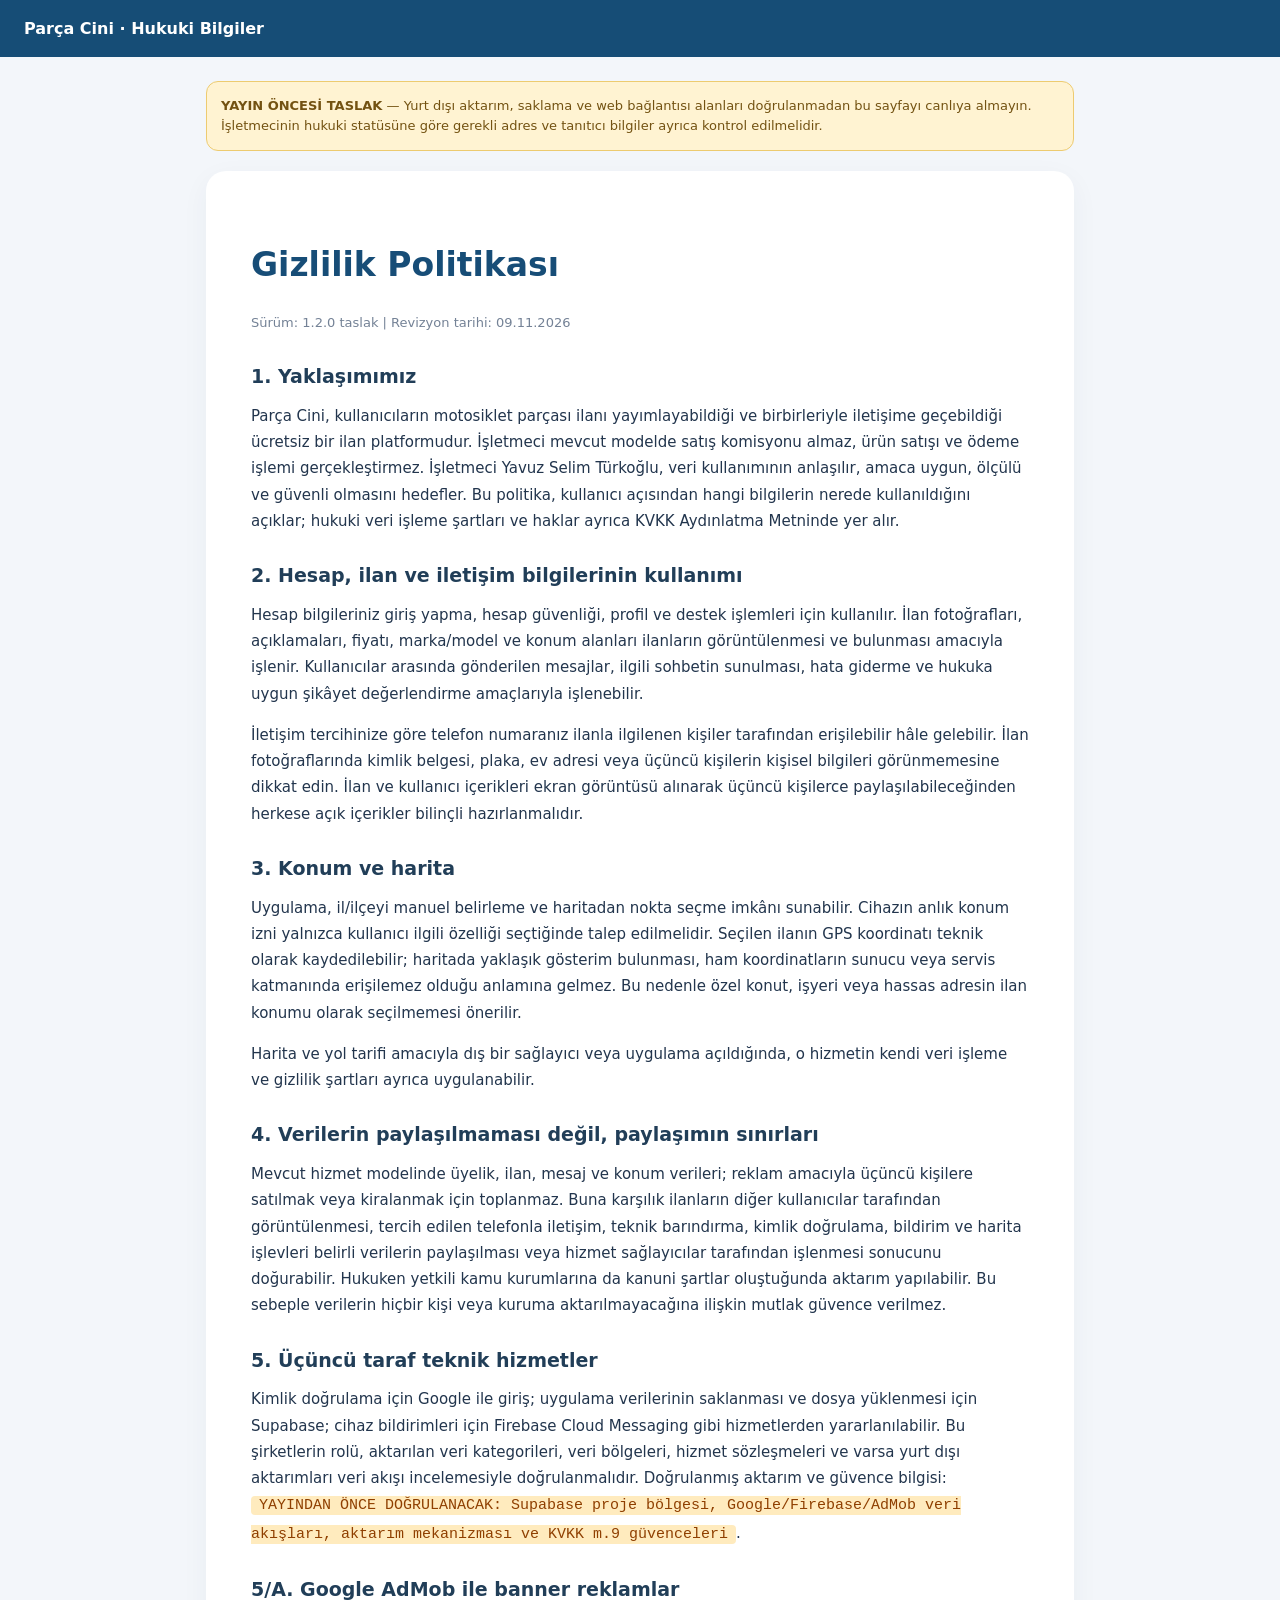
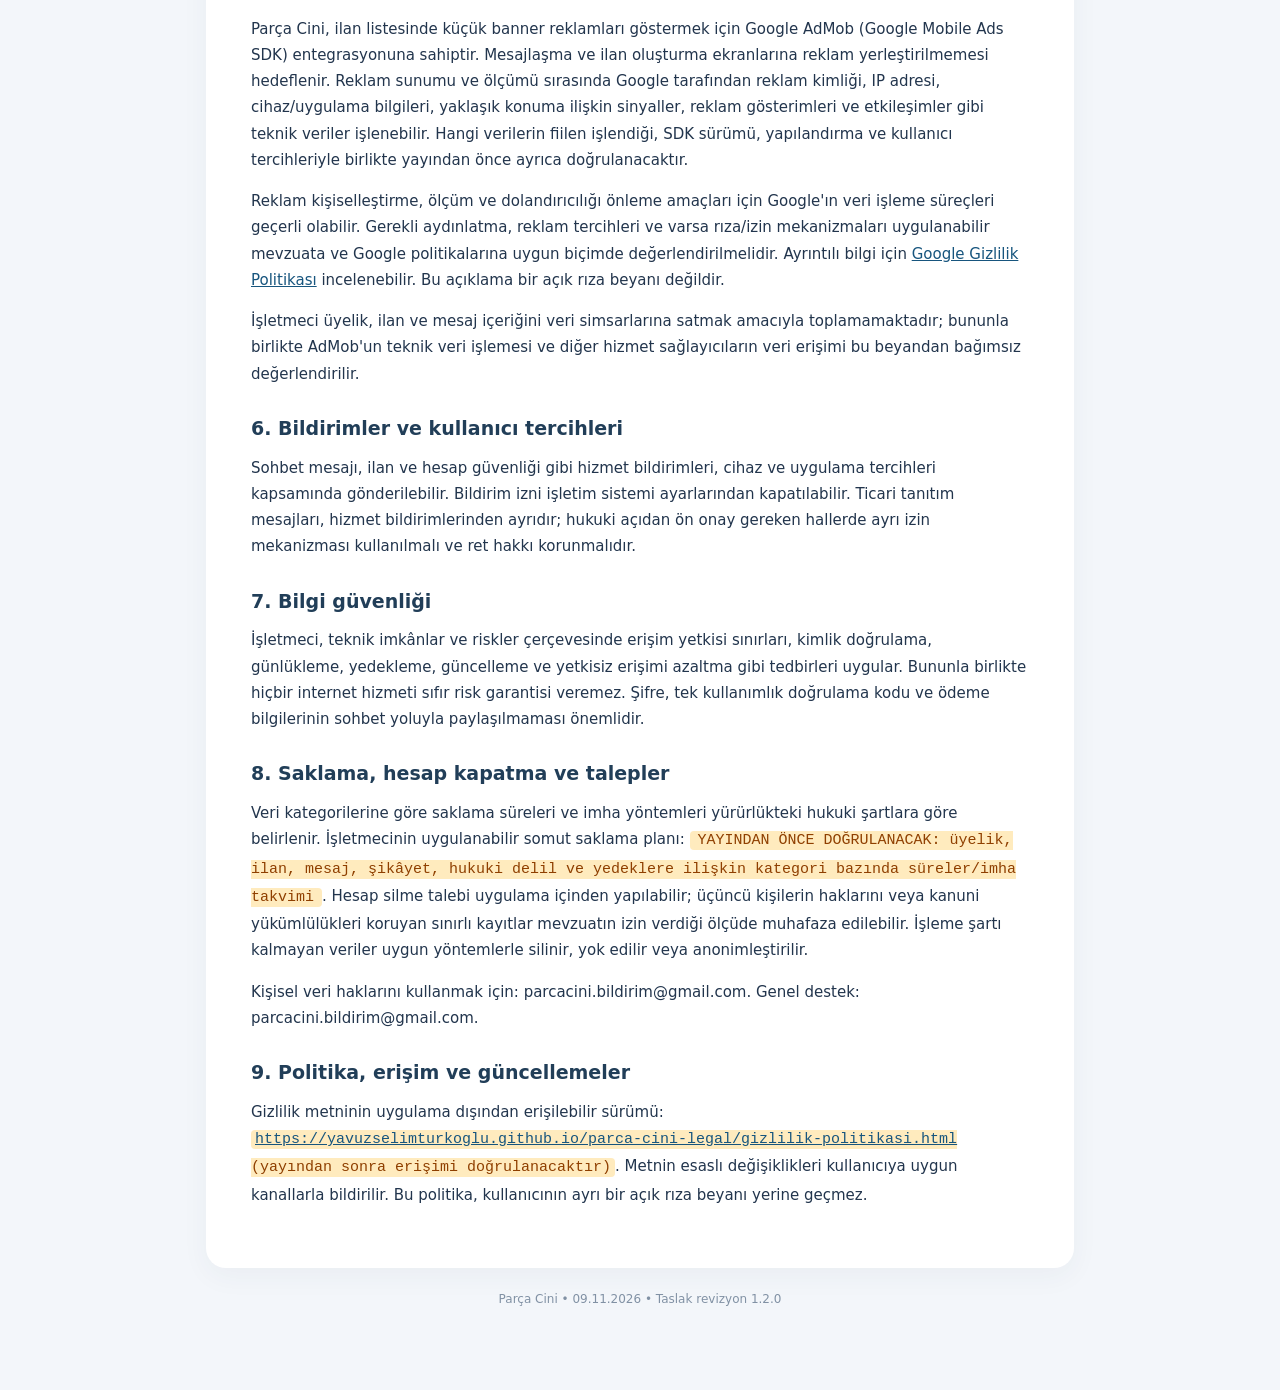
==== commit a724931f: "Use existing GitHub Pages URLs in draft legal documents" ====
--- a/gizlilik-politikasi.html
+++ b/gizlilik-politikasi.html
@@ -35,4 +35,4 @@
 <p>Veri kategorilerine göre saklama süreleri ve imha yöntemleri yürürlükteki hukuki şartlara göre belirlenir. İşletmecinin uygulanabilir somut saklama planı: <span class="field"><span class="field">YAYINDAN ÖNCE DOĞRULANACAK: üyelik, ilan, mesaj, şikâyet, hukuki delil ve yedeklere ilişkin kategori bazında süreler/imha takvimi</span></span>. Hesap silme talebi uygulama içinden yapılabilir; üçüncü kişilerin haklarını veya kanuni yükümlülükleri koruyan sınırlı kayıtlar mevzuatın izin verdiği ölçüde muhafaza edilebilir. İşleme şartı kalmayan veriler uygun yöntemlerle silinir, yok edilir veya anonimleştirilir.</p>
 <p>Kişisel veri haklarını kullanmak için: parcacini.bildirim@gmail.com. Genel destek: parcacini.bildirim@gmail.com.</p>
 <h2>9. Politika, erişim ve güncellemeler</h2>
-<p>Gizlilik metninin uygulama dışından erişilebilir sürümü: <span class="field"><a href="https://parcacini.com/gizlilik-politikasi.html">https://parcacini.com/gizlilik-politikasi.html</a> (yayından sonra erişimi doğrulanacaktır)</span>. Metnin esaslı değişiklikleri kullanıcıya uygun kanallarla bildirilir. Bu politika, kullanıcının ayrı bir açık rıza beyanı yerine geçmez.</p></article><footer>Parça Cini • 09.11.2026 • Taslak revizyon 1.2.0</footer></main></body></html>+<p>Gizlilik metninin uygulama dışından erişilebilir sürümü: <span class="field"><a href="https://yavuzselimturkoglu.github.io/parca-cini-legal/gizlilik-politikasi.html">https://yavuzselimturkoglu.github.io/parca-cini-legal/gizlilik-politikasi.html</a> (yayından sonra erişimi doğrulanacaktır)</span>. Metnin esaslı değişiklikleri kullanıcıya uygun kanallarla bildirilir. Bu politika, kullanıcının ayrı bir açık rıza beyanı yerine geçmez.</p></article><footer>Parça Cini • 09.11.2026 • Taslak revizyon 1.2.0</footer></main></body></html>
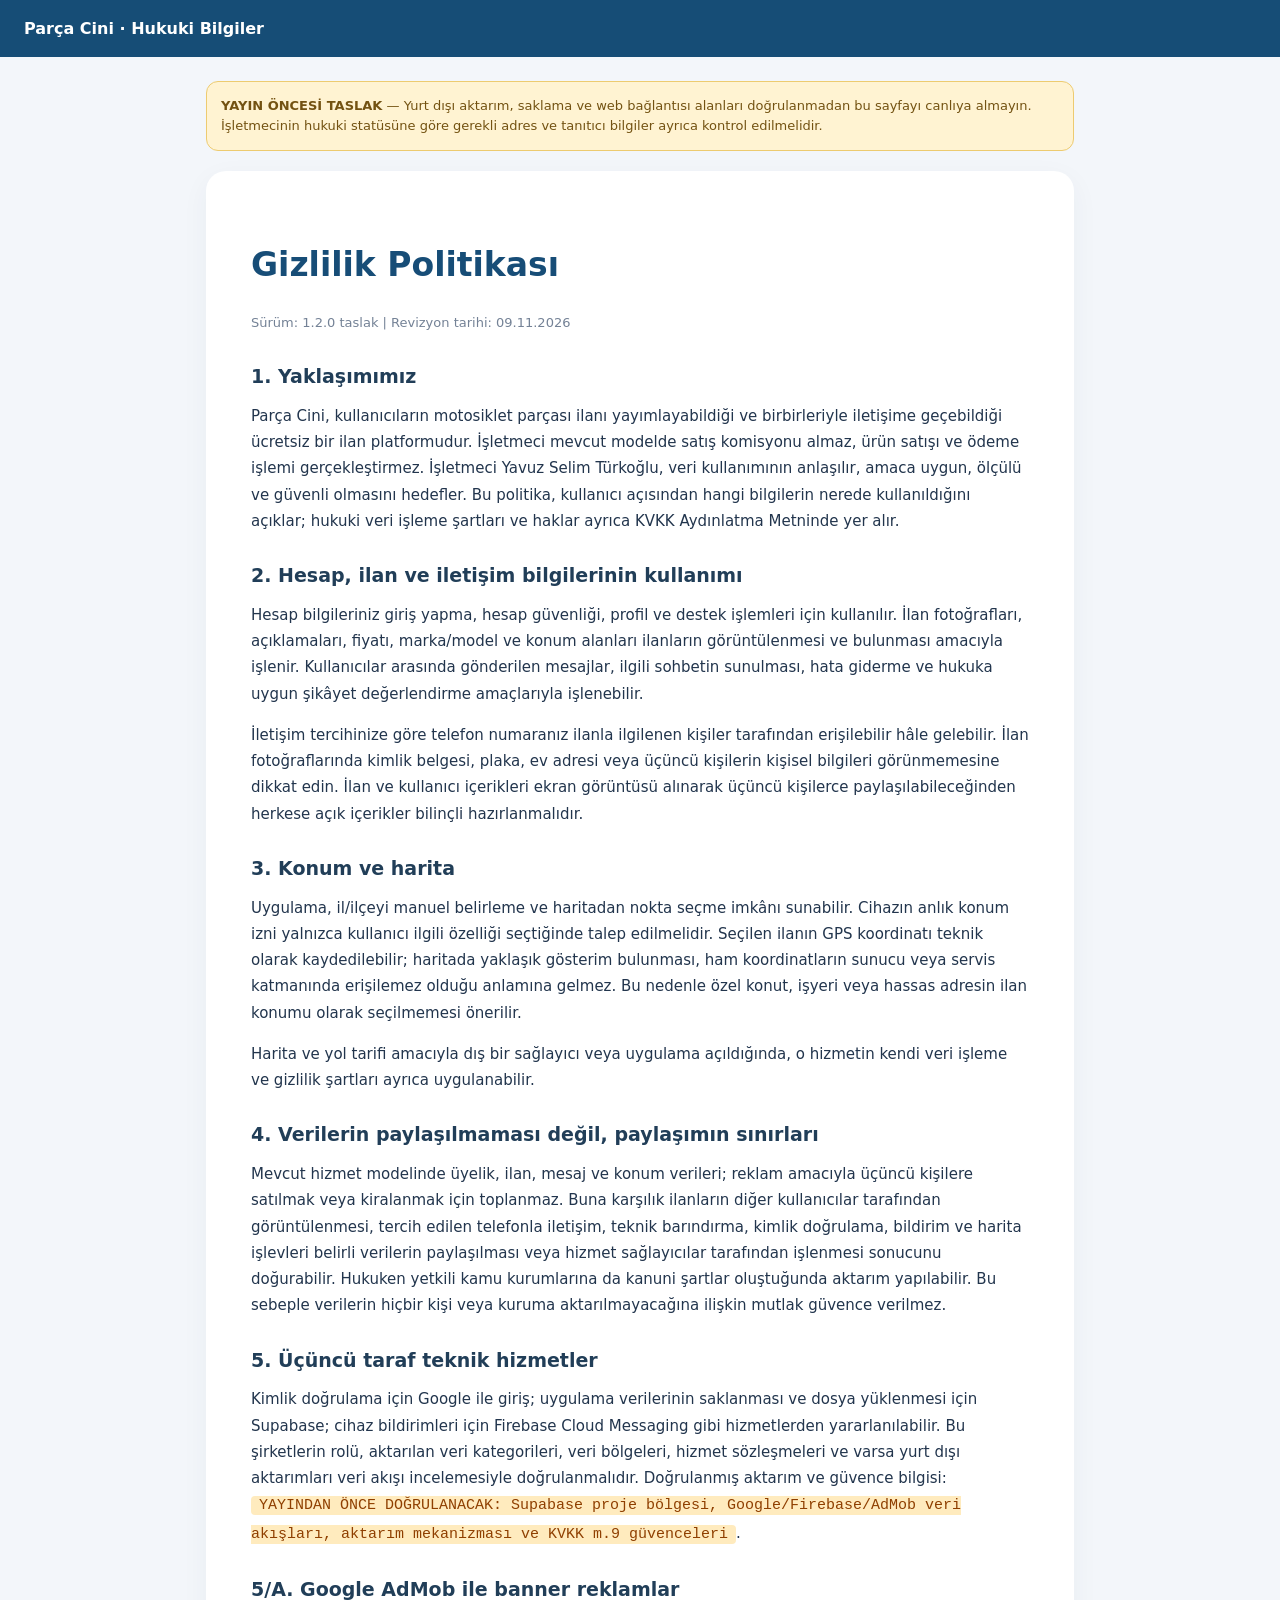
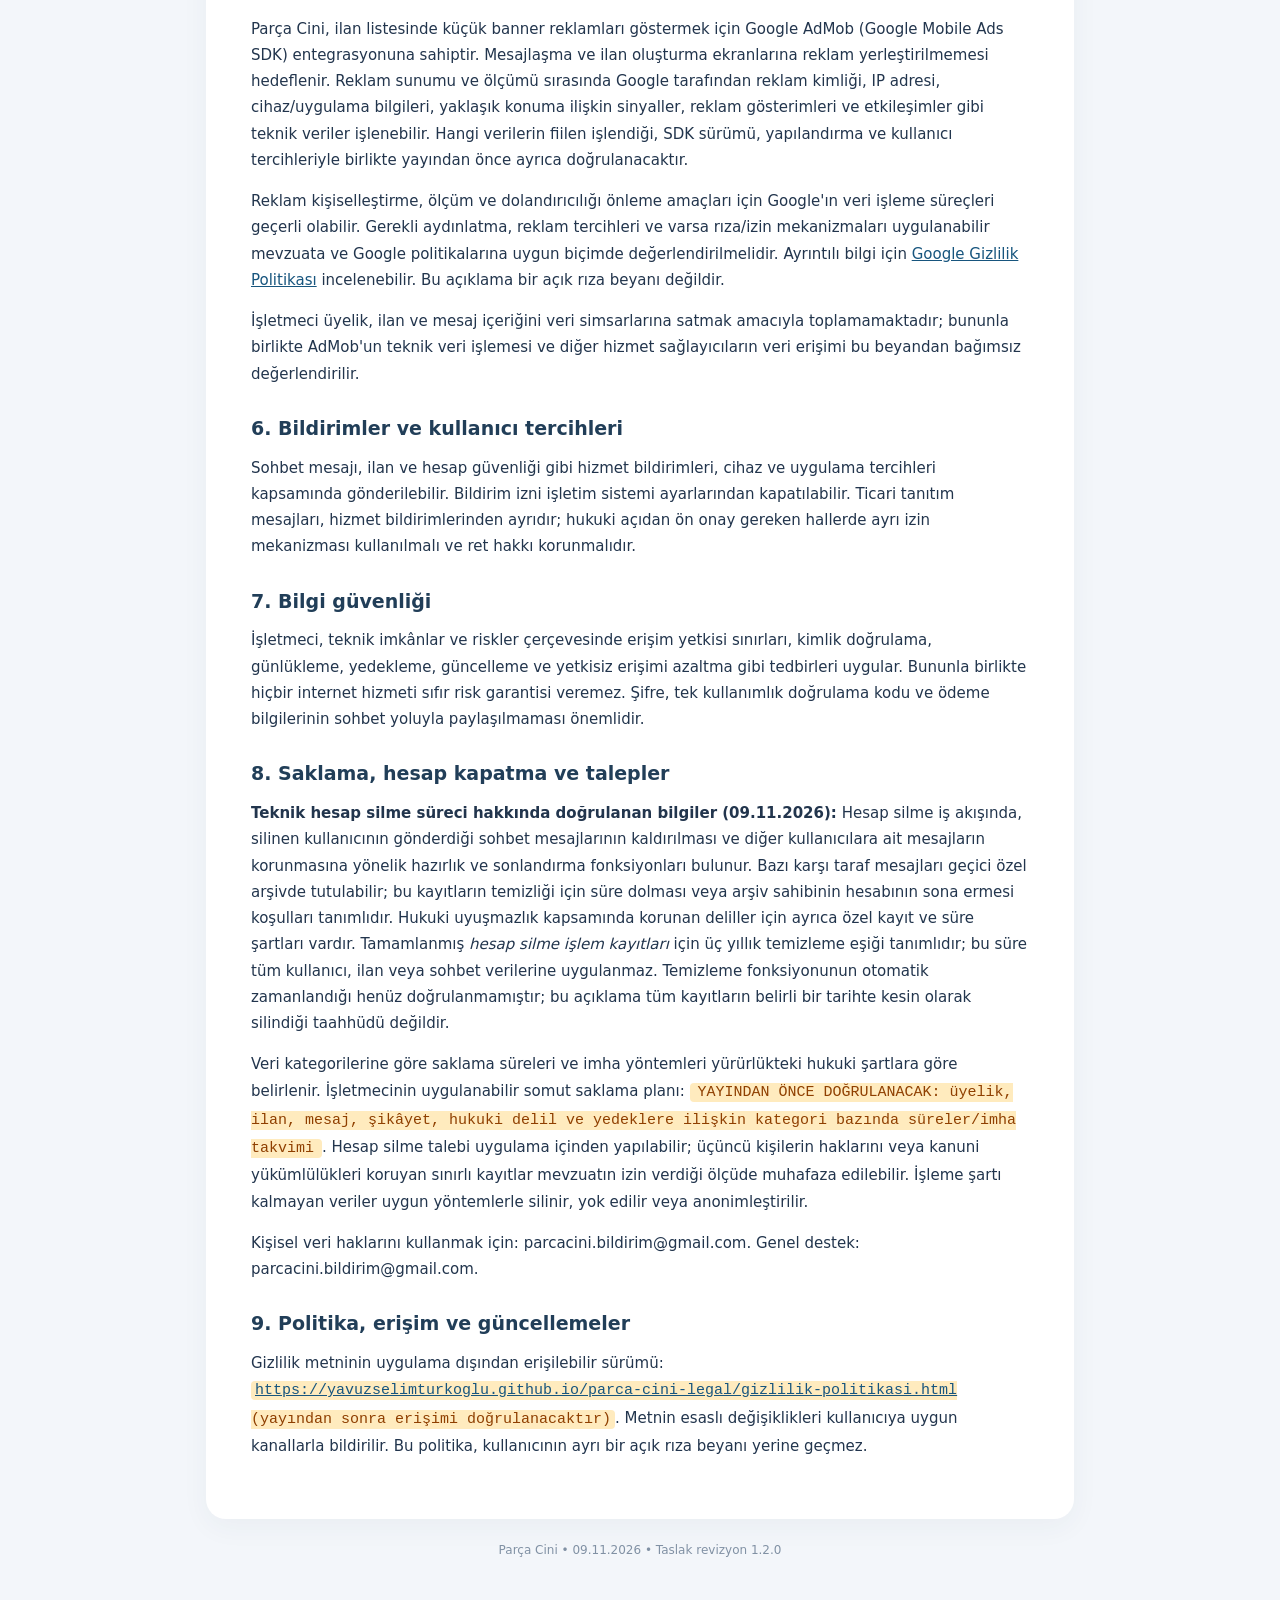
==== commit c78e1f5c: "Clarify verified account deletion and retention rules in draft legal pages" ====
--- a/gizlilik-politikasi.html
+++ b/gizlilik-politikasi.html
@@ -1,4 +1,5 @@
-<!doctype html><html lang="tr"><head><meta charset="utf-8"><meta name="viewport" content="width=device-width,initial-scale=1"><meta name="robots" content="noindex,nofollow"><title>Gizlilik Politikası | Parça Cini</title><style>
+<!DOCTYPE html>
+<html lang="tr"><head><meta charset="utf-8"/><meta content="width=device-width,initial-scale=1" name="viewport"/><meta content="noindex,nofollow" name="robots"/><title>Gizlilik Politikası | Parça Cini</title><style>
 :root{font-family:system-ui,-apple-system,'Segoe UI',Roboto,sans-serif;color:#22354d;background:#f3f6fa}
 *{box-sizing:border-box}body{margin:0}a{color:#17557e}nav{background:#164d76;color:#fff;padding:19px 24px;font-weight:750}
 nav a{color:#fff;text-decoration:none}.container{max-width:900px;margin:24px auto;padding:0 16px 50px}
@@ -31,7 +32,7 @@
 <p>Sohbet mesajı, ilan ve hesap güvenliği gibi hizmet bildirimleri, cihaz ve uygulama tercihleri kapsamında gönderilebilir. Bildirim izni işletim sistemi ayarlarından kapatılabilir. Ticari tanıtım mesajları, hizmet bildirimlerinden ayrıdır; hukuki açıdan ön onay gereken hallerde ayrı izin mekanizması kullanılmalı ve ret hakkı korunmalıdır.</p>
 <h2>7. Bilgi güvenliği</h2>
 <p>İşletmeci, teknik imkânlar ve riskler çerçevesinde erişim yetkisi sınırları, kimlik doğrulama, günlükleme, yedekleme, güncelleme ve yetkisiz erişimi azaltma gibi tedbirleri uygular. Bununla birlikte hiçbir internet hizmeti sıfır risk garantisi veremez. Şifre, tek kullanımlık doğrulama kodu ve ödeme bilgilerinin sohbet yoluyla paylaşılmaması önemlidir.</p>
-<h2>8. Saklama, hesap kapatma ve talepler</h2>
+<h2>8. Saklama, hesap kapatma ve talepler</h2><p><strong>Teknik hesap silme süreci hakkında doğrulanan bilgiler (09.11.2026):</strong> Hesap silme iş akışında, silinen kullanıcının gönderdiği sohbet mesajlarının kaldırılması ve diğer kullanıcılara ait mesajların korunmasına yönelik hazırlık ve sonlandırma fonksiyonları bulunur. Bazı karşı taraf mesajları geçici özel arşivde tutulabilir; bu kayıtların temizliği için süre dolması veya arşiv sahibinin hesabının sona ermesi koşulları tanımlıdır. Hukuki uyuşmazlık kapsamında korunan deliller için ayrıca özel kayıt ve süre şartları vardır. Tamamlanmış <em>hesap silme işlem kayıtları</em> için üç yıllık temizleme eşiği tanımlıdır; bu süre tüm kullanıcı, ilan veya sohbet verilerine uygulanmaz. Temizleme fonksiyonunun otomatik zamanlandığı henüz doğrulanmamıştır; bu açıklama tüm kayıtların belirli bir tarihte kesin olarak silindiği taahhüdü değildir.</p>
 <p>Veri kategorilerine göre saklama süreleri ve imha yöntemleri yürürlükteki hukuki şartlara göre belirlenir. İşletmecinin uygulanabilir somut saklama planı: <span class="field"><span class="field">YAYINDAN ÖNCE DOĞRULANACAK: üyelik, ilan, mesaj, şikâyet, hukuki delil ve yedeklere ilişkin kategori bazında süreler/imha takvimi</span></span>. Hesap silme talebi uygulama içinden yapılabilir; üçüncü kişilerin haklarını veya kanuni yükümlülükleri koruyan sınırlı kayıtlar mevzuatın izin verdiği ölçüde muhafaza edilebilir. İşleme şartı kalmayan veriler uygun yöntemlerle silinir, yok edilir veya anonimleştirilir.</p>
 <p>Kişisel veri haklarını kullanmak için: parcacini.bildirim@gmail.com. Genel destek: parcacini.bildirim@gmail.com.</p>
 <h2>9. Politika, erişim ve güncellemeler</h2>
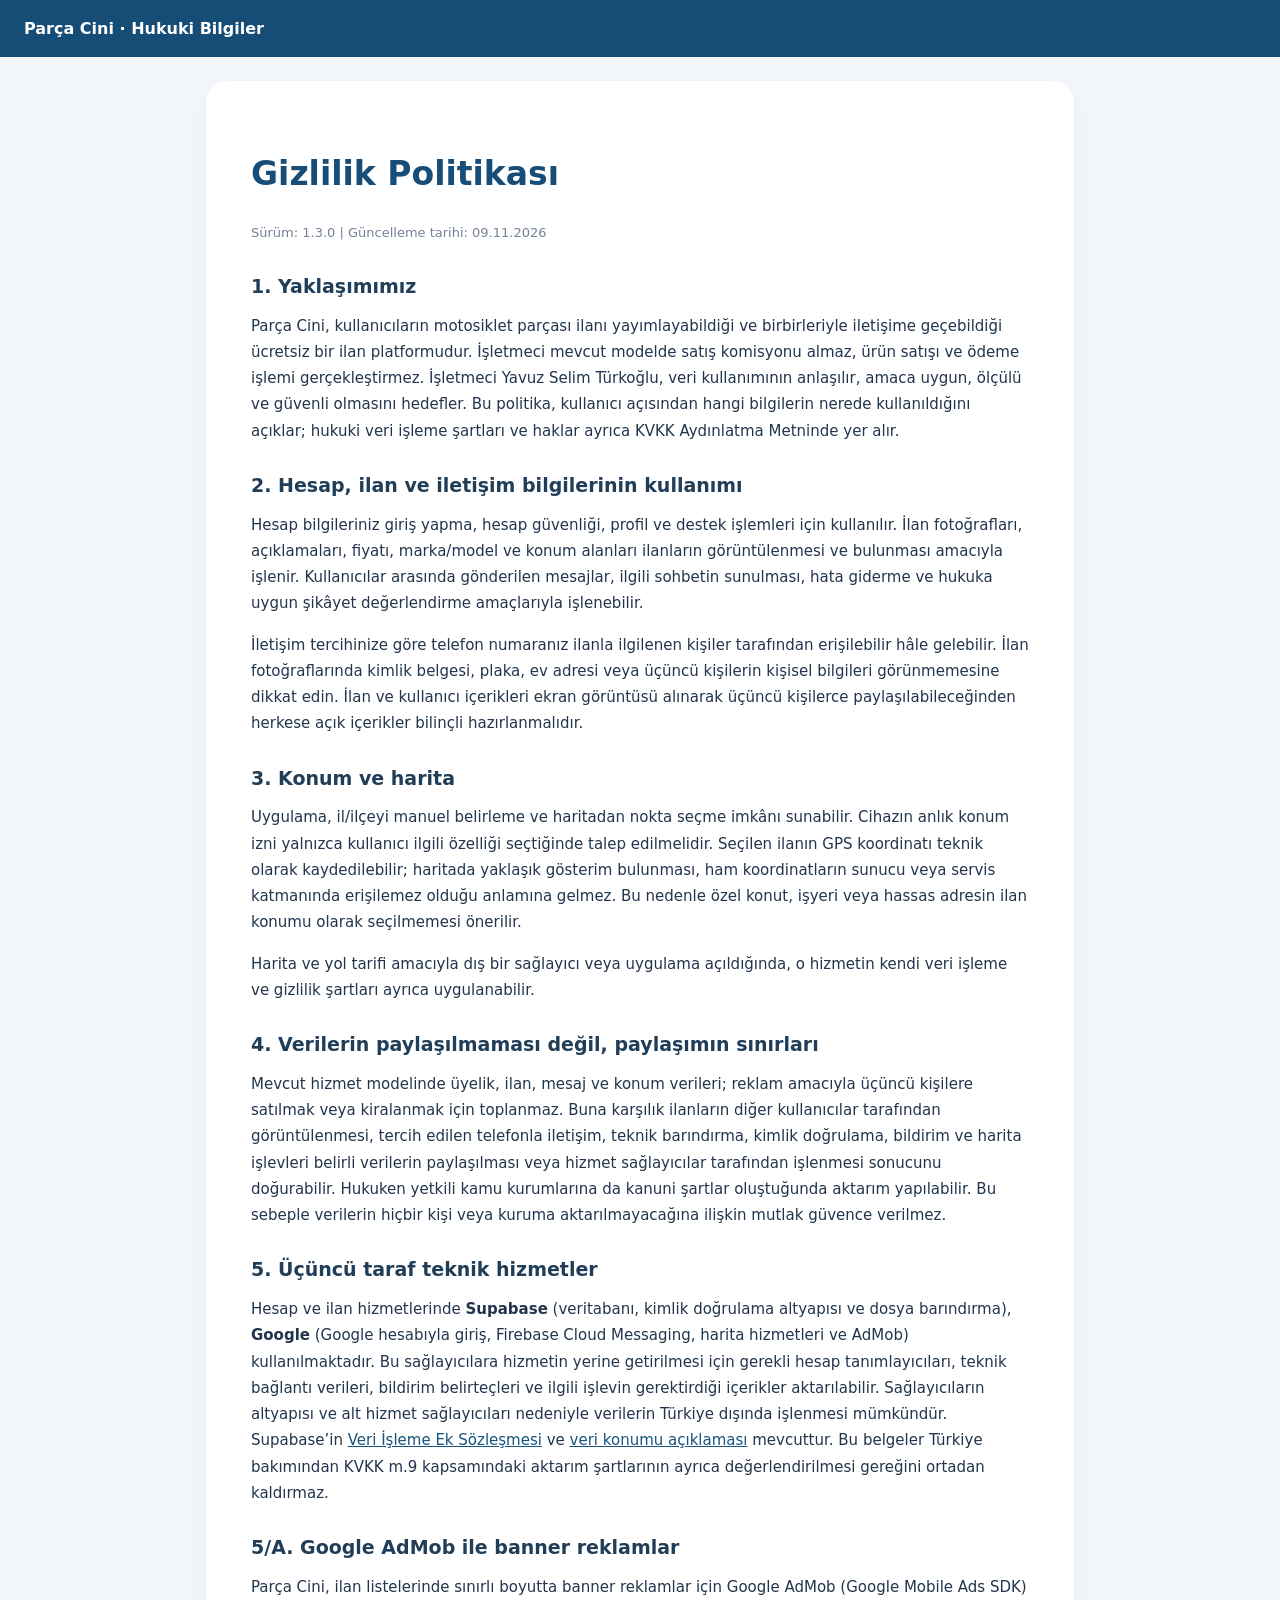
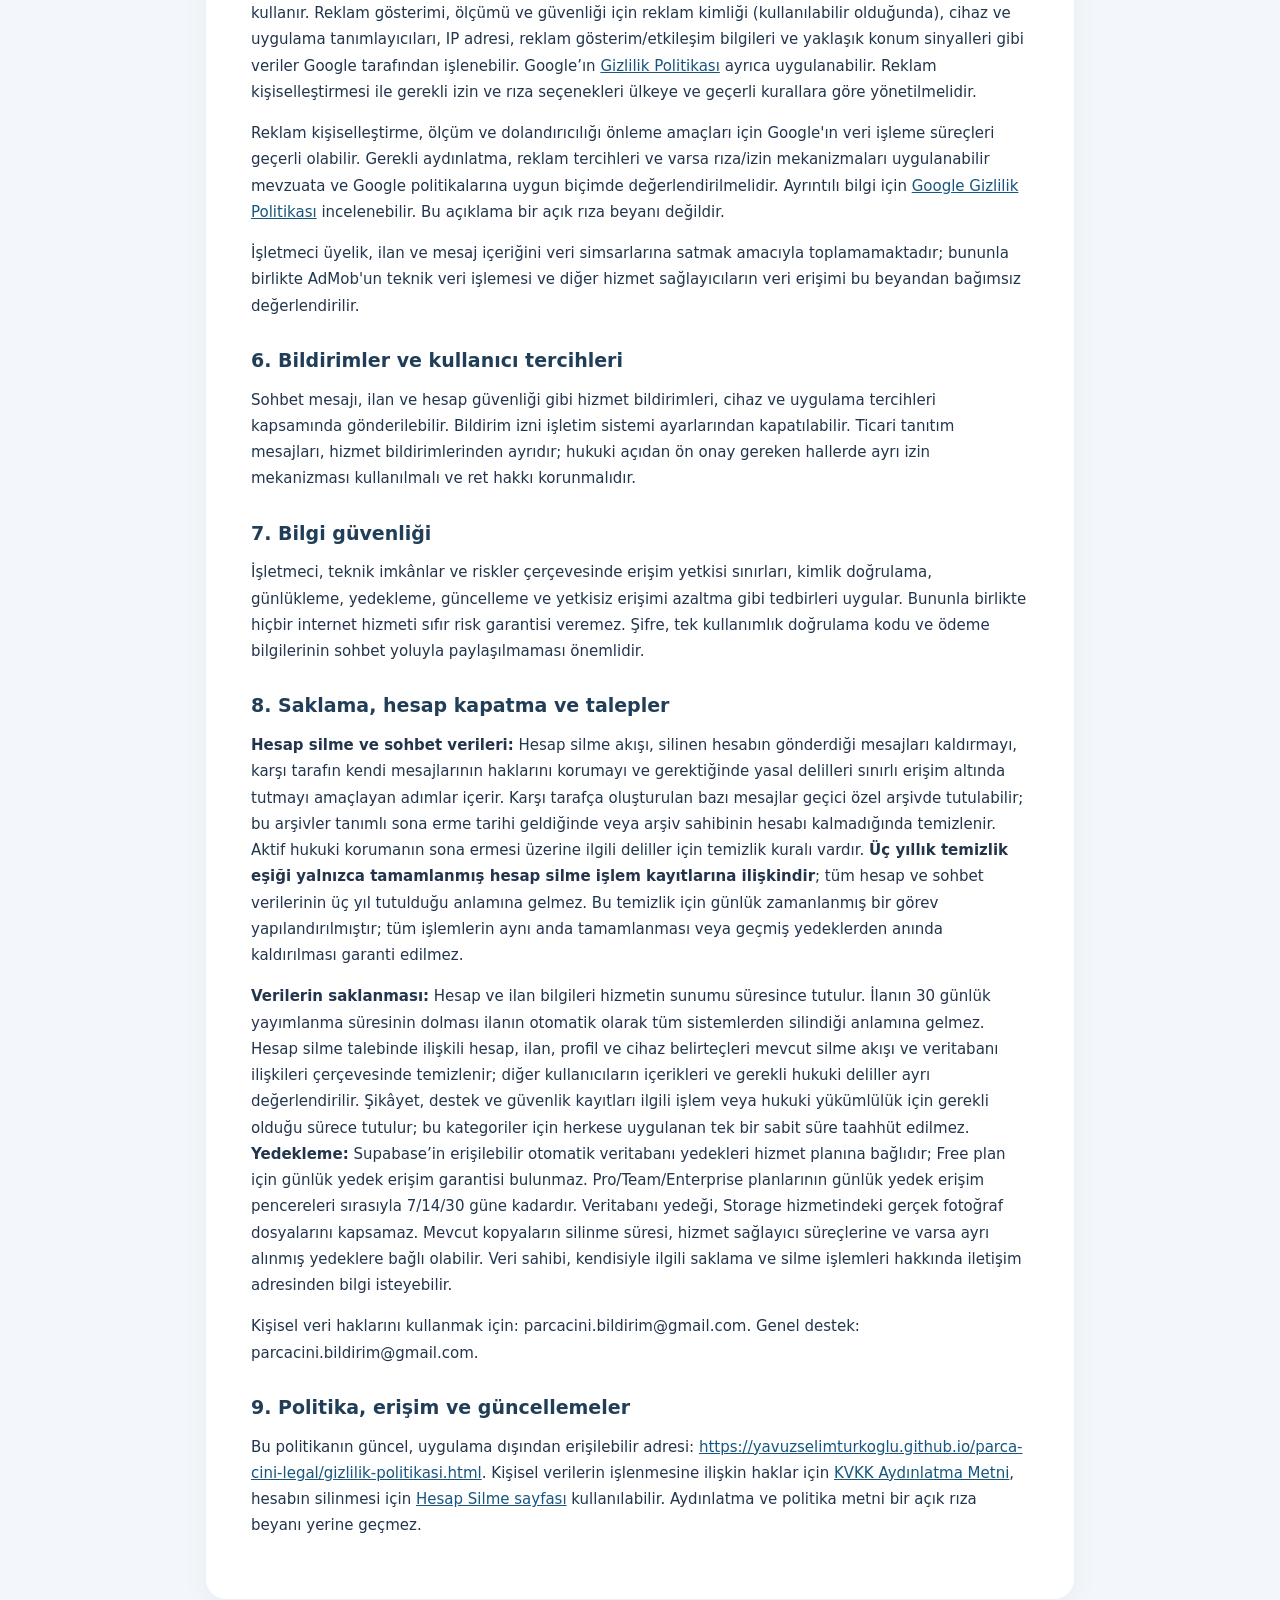
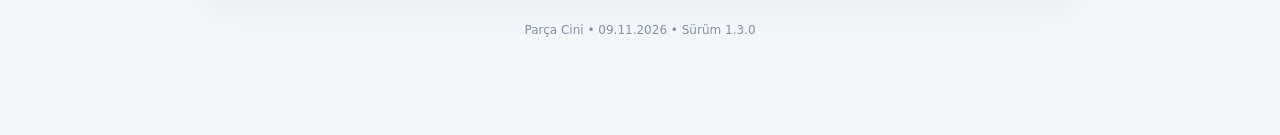
==== commit 3e9d4ceb: "Publish Parca Cini legal pages v1.3 for Google Play" ====
--- a/gizlilik-politikasi.html
+++ b/gizlilik-politikasi.html
@@ -1,5 +1,5 @@
 <!DOCTYPE html>
-<html lang="tr"><head><meta charset="utf-8"/><meta content="width=device-width,initial-scale=1" name="viewport"/><meta content="noindex,nofollow" name="robots"/><title>Gizlilik Politikası | Parça Cini</title><style>
+<html lang="tr"><head><meta charset="utf-8"/><meta content="width=device-width,initial-scale=1" name="viewport"/><meta content="index,follow" name="robots"/><title>Gizlilik Politikası | Parça Cini</title><style>
 :root{font-family:system-ui,-apple-system,'Segoe UI',Roboto,sans-serif;color:#22354d;background:#f3f6fa}
 *{box-sizing:border-box}body{margin:0}a{color:#17557e}nav{background:#164d76;color:#fff;padding:19px 24px;font-weight:750}
 nav a{color:#fff;text-decoration:none}.container{max-width:900px;margin:24px auto;padding:0 16px 50px}
@@ -10,8 +10,8 @@
 .field{color:#8f3f00;background:#ffebbe;border-radius:4px;padding:1px 4px;font-family:ui-monospace,monospace;overflow-wrap:anywhere}
 .action{display:inline-block;background:#155e91;color:#fff;text-decoration:none;padding:13px 17px;border-radius:9px;margin:6px 0}
 footer{padding:24px 0;color:#8191a4;text-align:center;font-size:12px}.cards{display:grid;grid-template-columns:repeat(auto-fit,minmax(230px,1fr));gap:12px}.card{background:#fff;padding:20px;border-radius:12px;text-decoration:none;font-weight:700;color:#245778;box-shadow:0 5px 14px #142f470d}
-</style></head><body><nav><a href="index.html">Parça Cini · Hukuki Bilgiler</a></nav><main class="container"><div class="alert"><strong>YAYIN ÖNCESİ TASLAK</strong> — Yurt dışı aktarım, saklama ve web bağlantısı alanları doğrulanmadan bu sayfayı canlıya almayın. İşletmecinin hukuki statüsüne göre gerekli adres ve tanıtıcı bilgiler ayrıca kontrol edilmelidir.</div><article><h1>Gizlilik Politikası</h1>
-<p class="meta">Sürüm: 1.2.0 taslak | Revizyon tarihi: 09.11.2026</p>
+</style></head><body><nav><a href="index.html">Parça Cini · Hukuki Bilgiler</a></nav><main class="container"><article><h1>Gizlilik Politikası</h1>
+<p class="meta">Sürüm: 1.3.0 | Güncelleme tarihi: 09.11.2026</p>
 <h2>1. Yaklaşımımız</h2>
 <p>Parça Cini, kullanıcıların motosiklet parçası ilanı yayımlayabildiği ve birbirleriyle iletişime geçebildiği ücretsiz bir ilan platformudur. İşletmeci mevcut modelde satış komisyonu almaz, ürün satışı ve ödeme işlemi gerçekleştirmez. İşletmeci Yavuz Selim Türkoğlu, veri kullanımının anlaşılır, amaca uygun, ölçülü ve güvenli olmasını hedefler. Bu politika, kullanıcı açısından hangi bilgilerin nerede kullanıldığını açıklar; hukuki veri işleme şartları ve haklar ayrıca KVKK Aydınlatma Metninde yer alır.</p>
 <h2>2. Hesap, ilan ve iletişim bilgilerinin kullanımı</h2>
@@ -23,17 +23,17 @@
 <h2>4. Verilerin paylaşılmaması değil, paylaşımın sınırları</h2>
 <p>Mevcut hizmet modelinde üyelik, ilan, mesaj ve konum verileri; reklam amacıyla üçüncü kişilere satılmak veya kiralanmak için toplanmaz. Buna karşılık ilanların diğer kullanıcılar tarafından görüntülenmesi, tercih edilen telefonla iletişim, teknik barındırma, kimlik doğrulama, bildirim ve harita işlevleri belirli verilerin paylaşılması veya hizmet sağlayıcılar tarafından işlenmesi sonucunu doğurabilir. Hukuken yetkili kamu kurumlarına da kanuni şartlar oluştuğunda aktarım yapılabilir. Bu sebeple verilerin hiçbir kişi veya kuruma aktarılmayacağına ilişkin mutlak güvence verilmez.</p>
 <h2>5. Üçüncü taraf teknik hizmetler</h2>
-<p>Kimlik doğrulama için Google ile giriş; uygulama verilerinin saklanması ve dosya yüklenmesi için Supabase; cihaz bildirimleri için Firebase Cloud Messaging gibi hizmetlerden yararlanılabilir. Bu şirketlerin rolü, aktarılan veri kategorileri, veri bölgeleri, hizmet sözleşmeleri ve varsa yurt dışı aktarımları veri akışı incelemesiyle doğrulanmalıdır. Doğrulanmış aktarım ve güvence bilgisi: <span class="field"><span class="field">YAYINDAN ÖNCE DOĞRULANACAK: Supabase proje bölgesi, Google/Firebase/AdMob veri akışları, aktarım mekanizması ve KVKK m.9 güvenceleri</span></span>.</p>
+<p>Hesap ve ilan hizmetlerinde <strong>Supabase</strong> (veritabanı, kimlik doğrulama altyapısı ve dosya barındırma), <strong>Google</strong> (Google hesabıyla giriş, Firebase Cloud Messaging, harita hizmetleri ve AdMob) kullanılmaktadır. Bu sağlayıcılara hizmetin yerine getirilmesi için gerekli hesap tanımlayıcıları, teknik bağlantı verileri, bildirim belirteçleri ve ilgili işlevin gerektirdiği içerikler aktarılabilir. Sağlayıcıların altyapısı ve alt hizmet sağlayıcıları nedeniyle verilerin Türkiye dışında işlenmesi mümkündür. Supabase’in <a href="https://supabase.com/legal/customer-resources/data-processing-addendum" rel="noopener noreferrer">Veri İşleme Ek Sözleşmesi</a> ve <a href="https://supabase.com/legal/privacy-resources/data-residency-and-transfers-faq" rel="noopener noreferrer">veri konumu açıklaması</a> mevcuttur. Bu belgeler Türkiye bakımından KVKK m.9 kapsamındaki aktarım şartlarının ayrıca değerlendirilmesi gereğini ortadan kaldırmaz.</p>
 <h2>5/A. Google AdMob ile banner reklamlar</h2>
-<p>Parça Cini, ilan listesinde küçük banner reklamları göstermek için Google AdMob (Google Mobile Ads SDK) entegrasyonuna sahiptir. Mesajlaşma ve ilan oluşturma ekranlarına reklam yerleştirilmemesi hedeflenir. Reklam sunumu ve ölçümü sırasında Google tarafından reklam kimliği, IP adresi, cihaz/uygulama bilgileri, yaklaşık konuma ilişkin sinyaller, reklam gösterimleri ve etkileşimler gibi teknik veriler işlenebilir. Hangi verilerin fiilen işlendiği, SDK sürümü, yapılandırma ve kullanıcı tercihleriyle birlikte yayından önce ayrıca doğrulanacaktır.</p>
+<p>Parça Cini, ilan listelerinde sınırlı boyutta banner reklamlar için Google AdMob (Google Mobile Ads SDK) kullanır. Reklam gösterimi, ölçümü ve güvenliği için reklam kimliği (kullanılabilir olduğunda), cihaz ve uygulama tanımlayıcıları, IP adresi, reklam gösterim/etkileşim bilgileri ve yaklaşık konum sinyalleri gibi veriler Google tarafından işlenebilir. Google’ın <a href="https://policies.google.com/privacy" rel="noopener noreferrer">Gizlilik Politikası</a> ayrıca uygulanabilir. Reklam kişiselleştirmesi ile gerekli izin ve rıza seçenekleri ülkeye ve geçerli kurallara göre yönetilmelidir.</p>
 <p>Reklam kişiselleştirme, ölçüm ve dolandırıcılığı önleme amaçları için Google'ın veri işleme süreçleri geçerli olabilir. Gerekli aydınlatma, reklam tercihleri ve varsa rıza/izin mekanizmaları uygulanabilir mevzuata ve Google politikalarına uygun biçimde değerlendirilmelidir. Ayrıntılı bilgi için <a href="https://policies.google.com/privacy" rel="noopener noreferrer">Google Gizlilik Politikası</a> incelenebilir. Bu açıklama bir açık rıza beyanı değildir.</p>
 <p>İşletmeci üyelik, ilan ve mesaj içeriğini veri simsarlarına satmak amacıyla toplamamaktadır; bununla birlikte AdMob'un teknik veri işlemesi ve diğer hizmet sağlayıcıların veri erişimi bu beyandan bağımsız değerlendirilir.</p>
 <h2>6. Bildirimler ve kullanıcı tercihleri</h2>
 <p>Sohbet mesajı, ilan ve hesap güvenliği gibi hizmet bildirimleri, cihaz ve uygulama tercihleri kapsamında gönderilebilir. Bildirim izni işletim sistemi ayarlarından kapatılabilir. Ticari tanıtım mesajları, hizmet bildirimlerinden ayrıdır; hukuki açıdan ön onay gereken hallerde ayrı izin mekanizması kullanılmalı ve ret hakkı korunmalıdır.</p>
 <h2>7. Bilgi güvenliği</h2>
 <p>İşletmeci, teknik imkânlar ve riskler çerçevesinde erişim yetkisi sınırları, kimlik doğrulama, günlükleme, yedekleme, güncelleme ve yetkisiz erişimi azaltma gibi tedbirleri uygular. Bununla birlikte hiçbir internet hizmeti sıfır risk garantisi veremez. Şifre, tek kullanımlık doğrulama kodu ve ödeme bilgilerinin sohbet yoluyla paylaşılmaması önemlidir.</p>
-<h2>8. Saklama, hesap kapatma ve talepler</h2><p><strong>Teknik hesap silme süreci hakkında doğrulanan bilgiler (09.11.2026):</strong> Hesap silme iş akışında, silinen kullanıcının gönderdiği sohbet mesajlarının kaldırılması ve diğer kullanıcılara ait mesajların korunmasına yönelik hazırlık ve sonlandırma fonksiyonları bulunur. Bazı karşı taraf mesajları geçici özel arşivde tutulabilir; bu kayıtların temizliği için süre dolması veya arşiv sahibinin hesabının sona ermesi koşulları tanımlıdır. Hukuki uyuşmazlık kapsamında korunan deliller için ayrıca özel kayıt ve süre şartları vardır. Tamamlanmış <em>hesap silme işlem kayıtları</em> için üç yıllık temizleme eşiği tanımlıdır; bu süre tüm kullanıcı, ilan veya sohbet verilerine uygulanmaz. Temizleme fonksiyonunun otomatik zamanlandığı henüz doğrulanmamıştır; bu açıklama tüm kayıtların belirli bir tarihte kesin olarak silindiği taahhüdü değildir.</p>
-<p>Veri kategorilerine göre saklama süreleri ve imha yöntemleri yürürlükteki hukuki şartlara göre belirlenir. İşletmecinin uygulanabilir somut saklama planı: <span class="field"><span class="field">YAYINDAN ÖNCE DOĞRULANACAK: üyelik, ilan, mesaj, şikâyet, hukuki delil ve yedeklere ilişkin kategori bazında süreler/imha takvimi</span></span>. Hesap silme talebi uygulama içinden yapılabilir; üçüncü kişilerin haklarını veya kanuni yükümlülükleri koruyan sınırlı kayıtlar mevzuatın izin verdiği ölçüde muhafaza edilebilir. İşleme şartı kalmayan veriler uygun yöntemlerle silinir, yok edilir veya anonimleştirilir.</p>
+<h2>8. Saklama, hesap kapatma ve talepler</h2><p><strong>Hesap silme ve sohbet verileri:</strong> Hesap silme akışı, silinen hesabın gönderdiği mesajları kaldırmayı, karşı tarafın kendi mesajlarının haklarını korumayı ve gerektiğinde yasal delilleri sınırlı erişim altında tutmayı amaçlayan adımlar içerir. Karşı tarafça oluşturulan bazı mesajlar geçici özel arşivde tutulabilir; bu arşivler tanımlı sona erme tarihi geldiğinde veya arşiv sahibinin hesabı kalmadığında temizlenir. Aktif hukuki korumanın sona ermesi üzerine ilgili deliller için temizlik kuralı vardır. <strong>Üç yıllık temizlik eşiği yalnızca tamamlanmış hesap silme işlem kayıtlarına ilişkindir</strong>; tüm hesap ve sohbet verilerinin üç yıl tutulduğu anlamına gelmez. Bu temizlik için günlük zamanlanmış bir görev yapılandırılmıştır; tüm işlemlerin aynı anda tamamlanması veya geçmiş yedeklerden anında kaldırılması garanti edilmez.</p>
+<p><strong>Verilerin saklanması:</strong> Hesap ve ilan bilgileri hizmetin sunumu süresince tutulur. İlanın 30 günlük yayımlanma süresinin dolması ilanın otomatik olarak tüm sistemlerden silindiği anlamına gelmez. Hesap silme talebinde ilişkili hesap, ilan, profil ve cihaz belirteçleri mevcut silme akışı ve veritabanı ilişkileri çerçevesinde temizlenir; diğer kullanıcıların içerikleri ve gerekli hukuki deliller ayrı değerlendirilir. Şikâyet, destek ve güvenlik kayıtları ilgili işlem veya hukuki yükümlülük için gerekli olduğu sürece tutulur; bu kategoriler için herkese uygulanan tek bir sabit süre taahhüt edilmez. <strong>Yedekleme:</strong> Supabase’in erişilebilir otomatik veritabanı yedekleri hizmet planına bağlıdır; Free plan için günlük yedek erişim garantisi bulunmaz. Pro/Team/Enterprise planlarının günlük yedek erişim pencereleri sırasıyla 7/14/30 güne kadardır. Veritabanı yedeği, Storage hizmetindeki gerçek fotoğraf dosyalarını kapsamaz. Mevcut kopyaların silinme süresi, hizmet sağlayıcı süreçlerine ve varsa ayrı alınmış yedeklere bağlı olabilir. Veri sahibi, kendisiyle ilgili saklama ve silme işlemleri hakkında iletişim adresinden bilgi isteyebilir.</p>
 <p>Kişisel veri haklarını kullanmak için: parcacini.bildirim@gmail.com. Genel destek: parcacini.bildirim@gmail.com.</p>
 <h2>9. Politika, erişim ve güncellemeler</h2>
-<p>Gizlilik metninin uygulama dışından erişilebilir sürümü: <span class="field"><a href="https://yavuzselimturkoglu.github.io/parca-cini-legal/gizlilik-politikasi.html">https://yavuzselimturkoglu.github.io/parca-cini-legal/gizlilik-politikasi.html</a> (yayından sonra erişimi doğrulanacaktır)</span>. Metnin esaslı değişiklikleri kullanıcıya uygun kanallarla bildirilir. Bu politika, kullanıcının ayrı bir açık rıza beyanı yerine geçmez.</p></article><footer>Parça Cini • 09.11.2026 • Taslak revizyon 1.2.0</footer></main></body></html>+<p>Bu politikanın güncel, uygulama dışından erişilebilir adresi: <a href="https://yavuzselimturkoglu.github.io/parca-cini-legal/gizlilik-politikasi.html">https://yavuzselimturkoglu.github.io/parca-cini-legal/gizlilik-politikasi.html</a>. Kişisel verilerin işlenmesine ilişkin haklar için <a href="kvkk.html">KVKK Aydınlatma Metni</a>, hesabın silinmesi için <a href="hesap-silme.html">Hesap Silme sayfası</a> kullanılabilir. Aydınlatma ve politika metni bir açık rıza beyanı yerine geçmez.</p></article><footer>Parça Cini • 09.11.2026 • Sürüm 1.3.0</footer></main></body></html>
